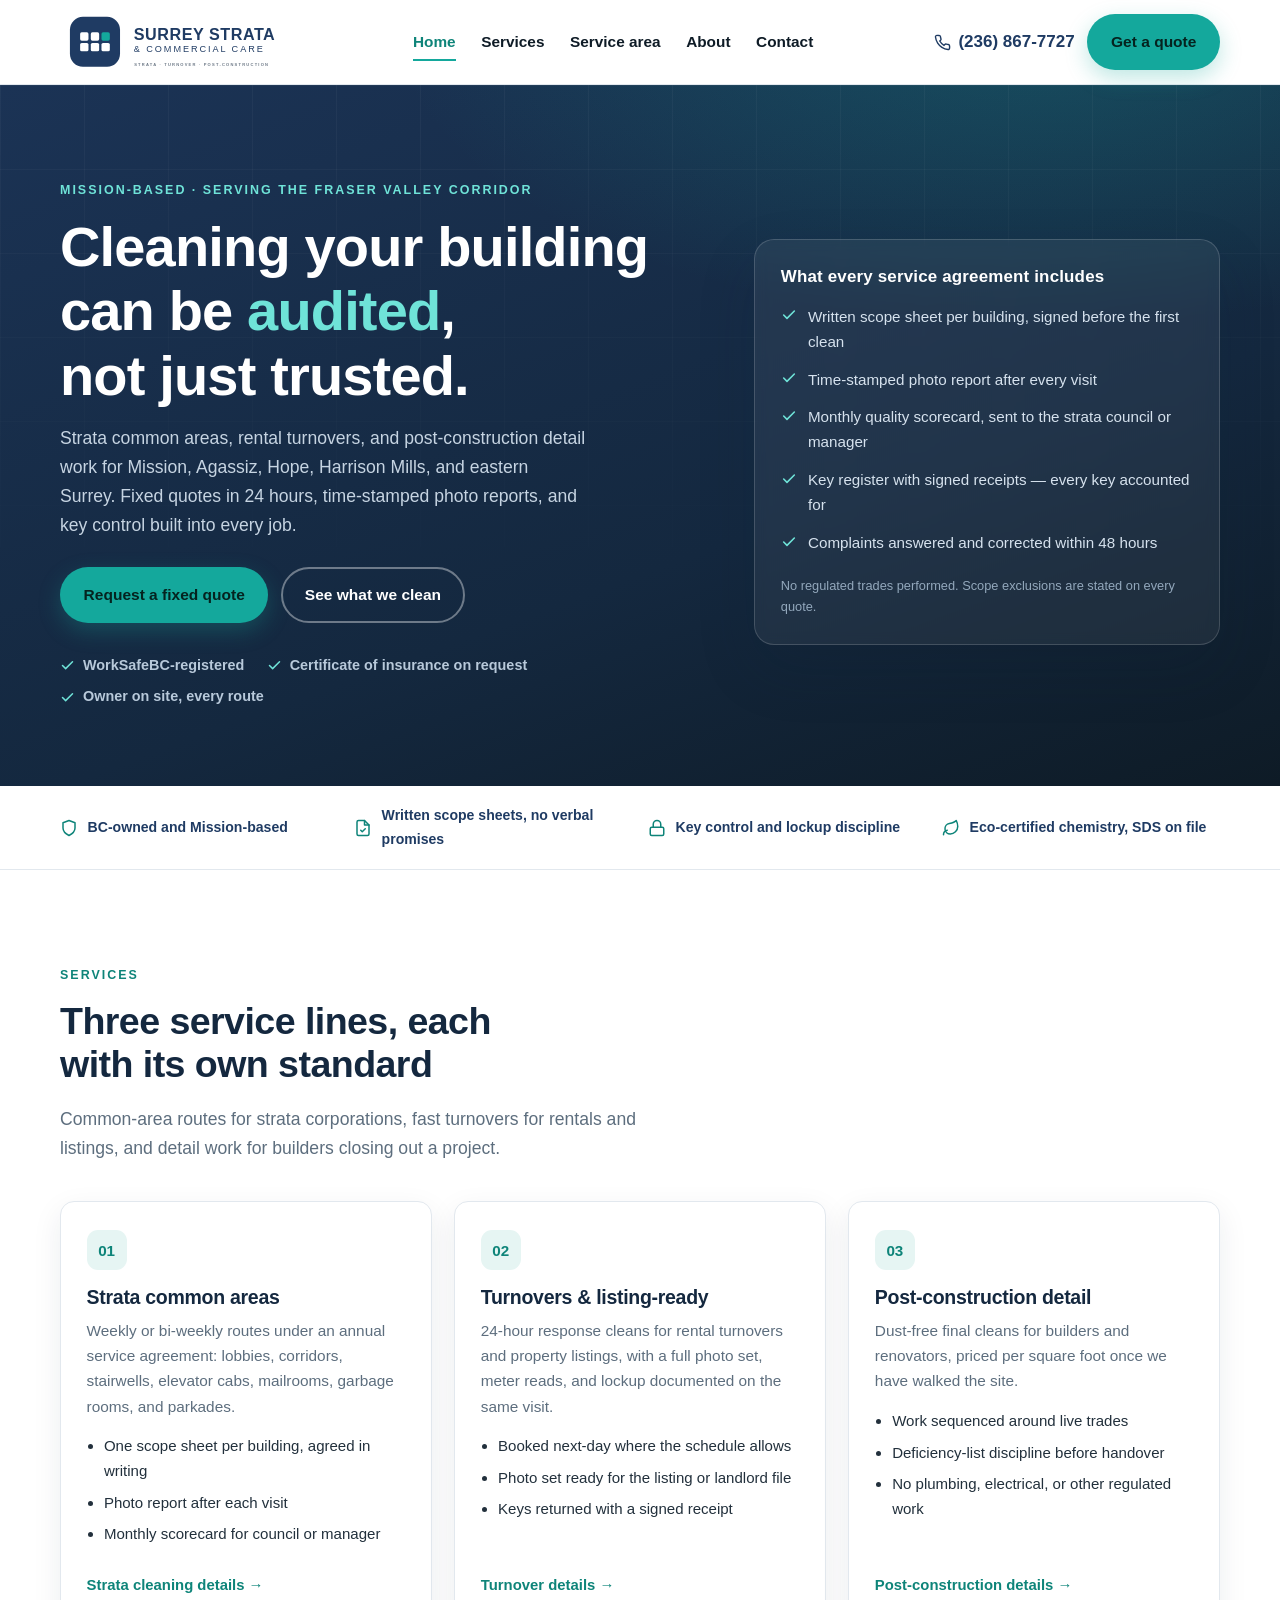
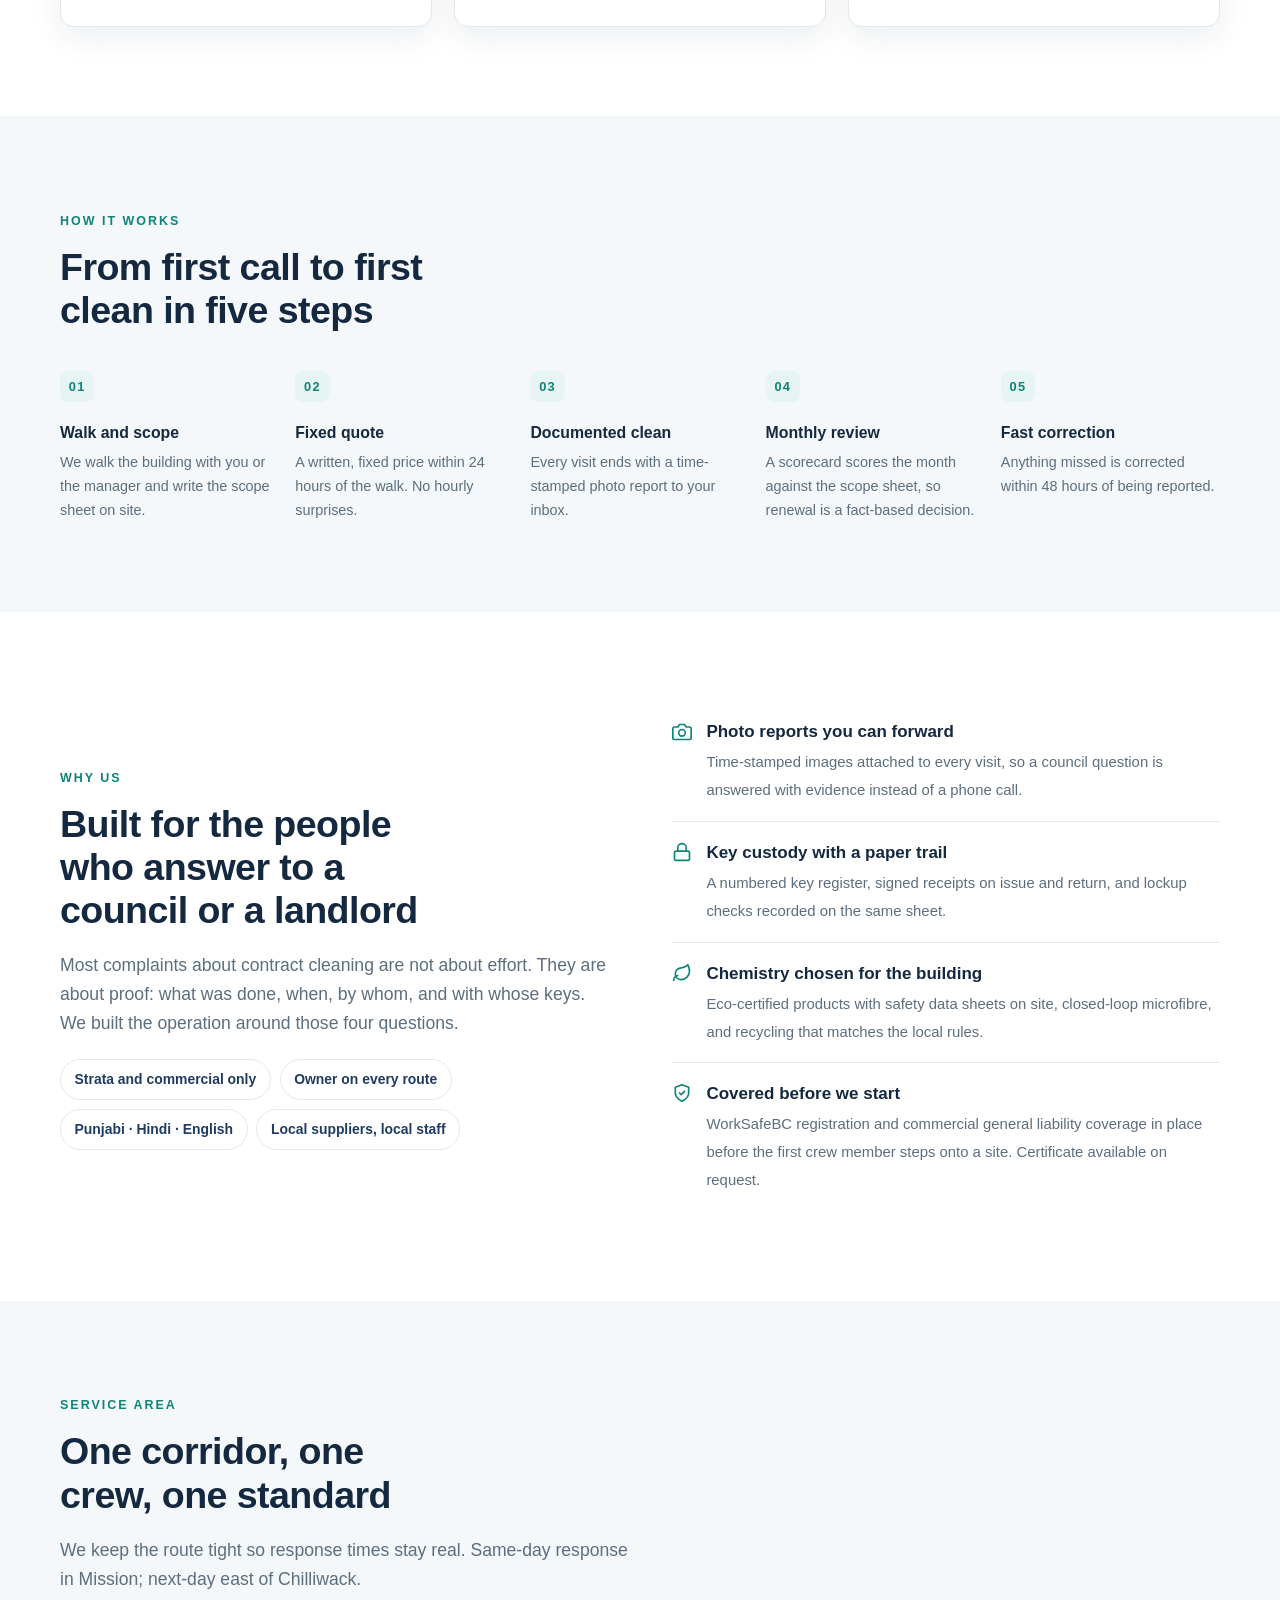
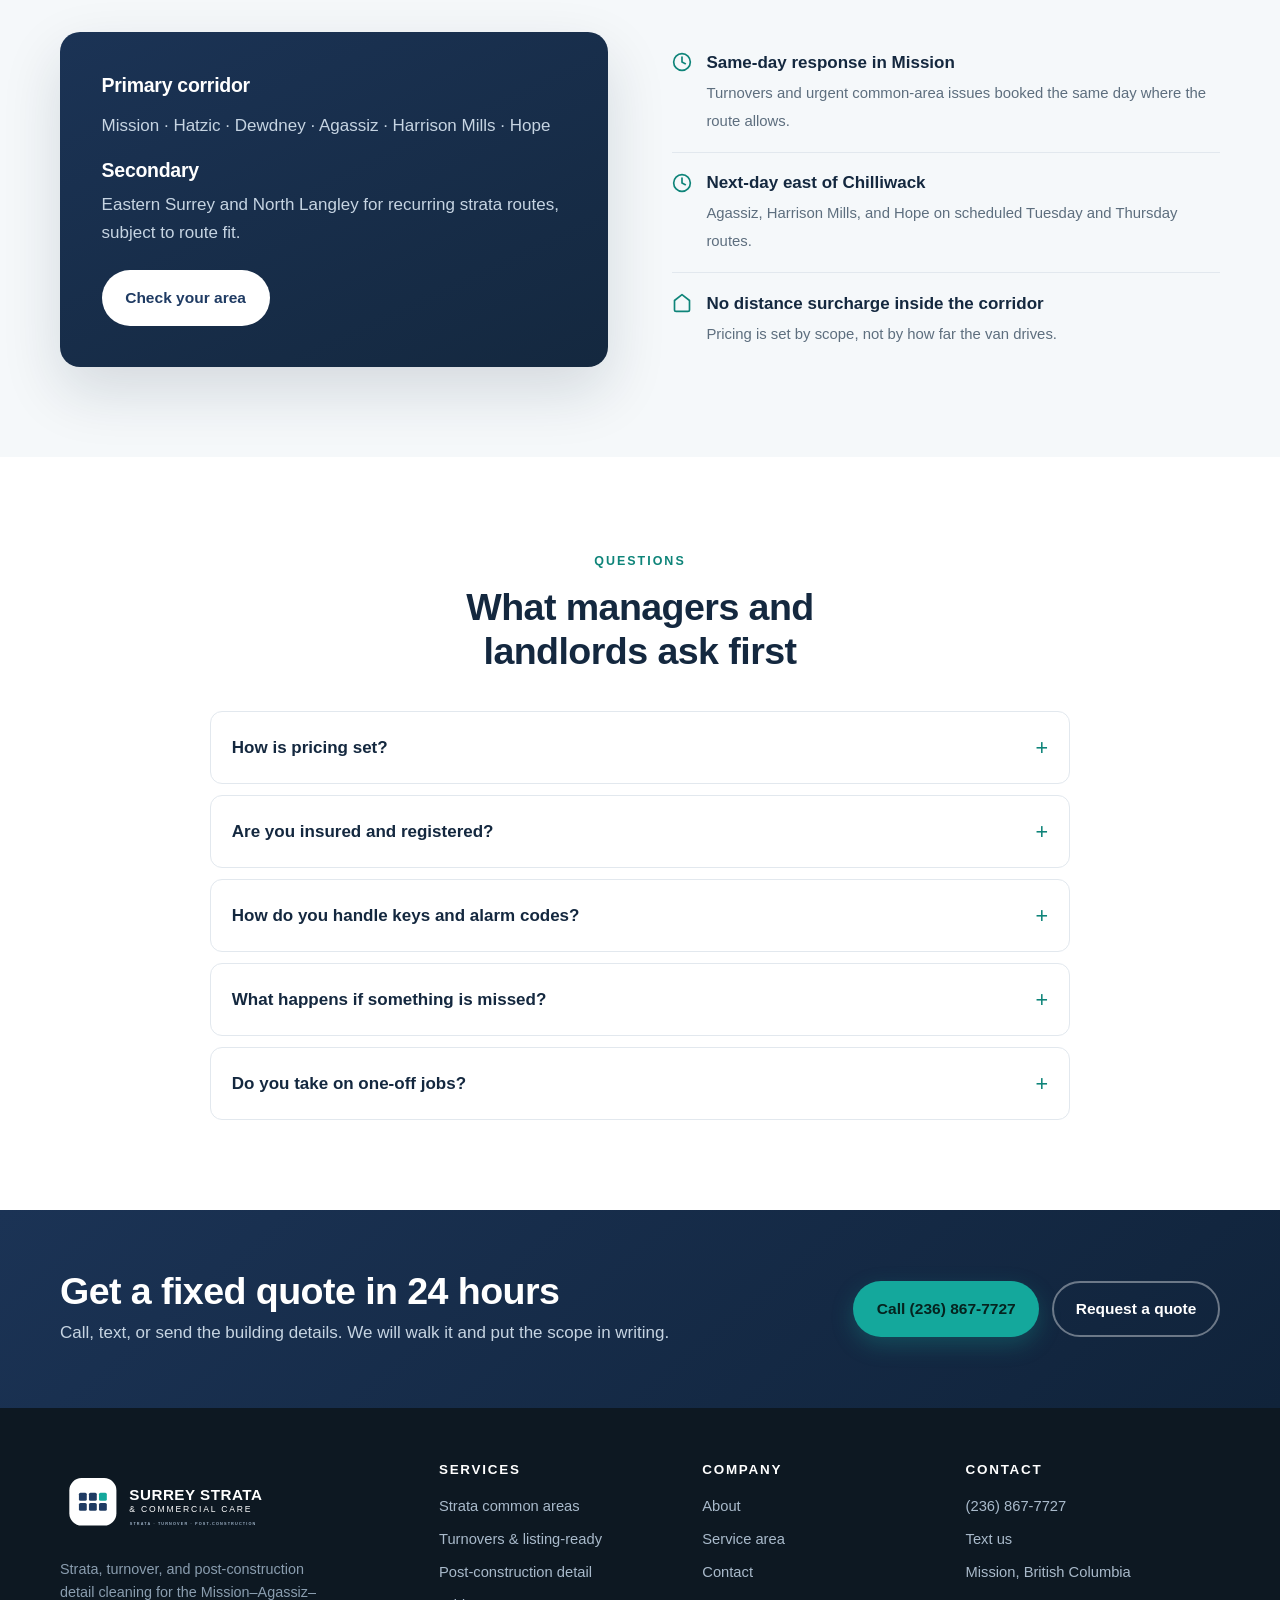
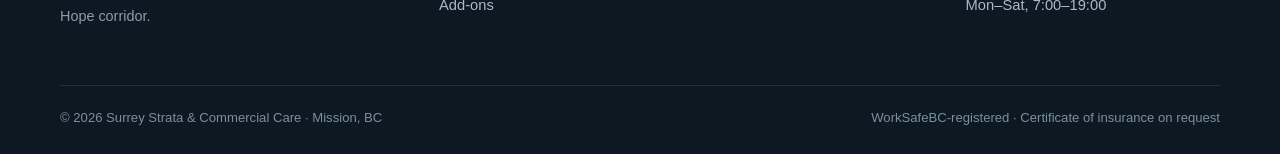
==== index.html @ 0990b7e4 "Surrey Strata & Commercial Care website" ====
<!doctype html>
<html lang="en-CA">
<head>
<meta charset="utf-8">
<meta name="viewport" content="width=device-width, initial-scale=1">
<title>Surrey Strata &amp; Commercial Care | Strata &amp; Commercial Cleaning in Mission, BC</title>
<meta name="description" content="Strata common-area cleaning, rental turnovers, and post-construction detail cleans across Mission, Agassiz, Hope, Harrison Mills, and eastern Surrey. Fixed quotes in 24 hours, photo-documented work, key control built in.">
<link rel="canonical" href="https://amitojdeepsingh-ctrl.github.io/surrey-strata-care/">
<meta name="theme-color" content="#1F3B63">
<meta property="og:type" content="website">
<meta property="og:title" content="Surrey Strata &amp; Commercial Care — Mission, BC">
<meta property="og:description" content="Strata, turnover, and post-construction detail cleaning for the Mission–Agassiz–Hope corridor. Photo-documented, key-controlled, eco-certified chemistry.">
<meta property="og:url" content="https://amitojdeepsingh-ctrl.github.io/surrey-strata-care/">
<meta property="og:image" content="https://amitojdeepsingh-ctrl.github.io/surrey-strata-care/assets/img/logo-horizontal.svg">
<link rel="icon" href="assets/img/favicon.svg" type="image/svg+xml">
<link rel="stylesheet" href="assets/css/site.css">
<script type="application/ld+json">
{
  "@context": "https://schema.org",
  "@type": "ProfessionalService",
  "name": "Surrey Strata & Commercial Care",
  "description": "Strata common-area cleaning, rental turnover and listing-readiness cleans, and post-construction detail cleaning serving Mission, Agassiz, Hope, Harrison Mills and eastern Surrey, British Columbia.",
  "telephone": "+1-236-867-7727",
  "url": "https://amitojdeepsingh-ctrl.github.io/surrey-strata-care/",
  "logo": "https://amitojdeepsingh-ctrl.github.io/surrey-strata-care/assets/img/logo-horizontal.svg",
  "address": { "@type": "PostalAddress", "addressLocality": "Mission", "addressRegion": "BC", "addressCountry": "CA" },
  "areaServed": ["Mission", "Agassiz", "Hope", "Harrison Mills", "Surrey"],
  "openingHoursSpecification": [{
    "@type": "OpeningHoursSpecification",
    "dayOfWeek": ["Monday","Tuesday","Wednesday","Thursday","Friday","Saturday"],
    "opens": "07:00", "closes": "19:00"
  }],
  "makesOffer": [
    { "@type": "Offer", "itemOffered": { "@type": "Service", "name": "Strata common-area cleaning under annual service level agreements" } },
    { "@type": "Offer", "itemOffered": { "@type": "Service", "name": "Rental turnover and listing-readiness cleans with 24-hour response" } },
    { "@type": "Offer", "itemOffered": { "@type": "Service", "name": "Post-construction and deficiency detail cleaning" } }
  ]
}
</script>
</head>
<body>
<a class="skip-link" href="#main">Skip to content</a>

<header class="site-header" id="top">
  <div class="wrap header-inner">
    <a class="brand" href="index.html" aria-label="Surrey Strata and Commercial Care — home">
      <img src="assets/img/logo-horizontal.svg" alt="Surrey Strata &amp; Commercial Care" width="232" height="84">
    </a>
    <nav class="nav" id="site-nav" aria-label="Main">
      <a href="index.html" aria-current="page">Home</a>
      <a href="services.html">Services</a>
      <a href="service-area.html">Service area</a>
      <a href="about.html">About</a>
      <a href="contact.html">Contact</a>
    </nav>
    <div class="header-actions">
      <a class="header-phone" href="tel:+12368677727">
        <svg width="17" height="17" viewBox="0 0 24 24" fill="none" stroke="currentColor" stroke-width="2" stroke-linecap="round" aria-hidden="true"><path d="M22 16.9v3a2 2 0 0 1-2.2 2 19.8 19.8 0 0 1-8.6-3.1 19.5 19.5 0 0 1-6-6A19.8 19.8 0 0 1 2.1 4.2 2 2 0 0 1 4.1 2h3a2 2 0 0 1 2 1.7c.1 1 .4 2 .7 2.9a2 2 0 0 1-.5 2.1L8.1 9.9a16 16 0 0 0 6 6l1.2-1.2a2 2 0 0 1 2.1-.5c.9.3 1.9.6 2.9.7a2 2 0 0 1 1.7 2Z"/></svg>
        (236) 867-7727
      </a>
      <a class="btn btn--primary" href="contact.html">Get a quote</a>
      <button class="nav-toggle" type="button" aria-expanded="false" aria-controls="site-nav" aria-label="Menu">
        <span></span><span></span><span></span>
      </button>
    </div>
  </div>
</header>

<main id="main">
  <section class="hero">
    <div class="wrap hero-inner">
      <div>
        <span class="eyebrow" style="color:#6FE3D8">Mission-based · Serving the Fraser Valley corridor</span>
        <h1>Cleaning your building can be <em>audited</em>, not just trusted.</h1>
        <p class="lede">Strata common areas, rental turnovers, and post-construction detail work for Mission, Agassiz, Hope, Harrison Mills, and eastern Surrey. Fixed quotes in 24 hours, time-stamped photo reports, and key control built into every job.</p>
        <div class="hero-actions">
          <a class="btn btn--primary" href="contact.html">Request a fixed quote</a>
          <a class="btn btn--outline-light" href="services.html">See what we clean</a>
        </div>
        <ul class="hero-proof">
          <li><svg width="15" height="15" viewBox="0 0 24 24" fill="none" stroke="#6FE3D8" stroke-width="2.4" stroke-linecap="round" stroke-linejoin="round" aria-hidden="true"><path d="M20 6 9 17l-5-5"/></svg>WorkSafeBC-registered</li>
          <li><svg width="15" height="15" viewBox="0 0 24 24" fill="none" stroke="#6FE3D8" stroke-width="2.4" stroke-linecap="round" stroke-linejoin="round" aria-hidden="true"><path d="M20 6 9 17l-5-5"/></svg>Certificate of insurance on request</li>
          <li><svg width="15" height="15" viewBox="0 0 24 24" fill="none" stroke="#6FE3D8" stroke-width="2.4" stroke-linecap="round" stroke-linejoin="round" aria-hidden="true"><path d="M20 6 9 17l-5-5"/></svg>Owner on site, every route</li>
        </ul>
      </div>

      <aside class="hero-card" aria-label="What a service agreement includes">
        <h2>What every service agreement includes</h2>
        <ul>
          <li><svg width="16" height="16" viewBox="0 0 24 24" fill="none" stroke="#6FE3D8" stroke-width="2.4" stroke-linecap="round" stroke-linejoin="round" aria-hidden="true"><path d="M20 6 9 17l-5-5"/></svg>Written scope sheet per building, signed before the first clean</li>
          <li><svg width="16" height="16" viewBox="0 0 24 24" fill="none" stroke="#6FE3D8" stroke-width="2.4" stroke-linecap="round" stroke-linejoin="round" aria-hidden="true"><path d="M20 6 9 17l-5-5"/></svg>Time-stamped photo report after every visit</li>
          <li><svg width="16" height="16" viewBox="0 0 24 24" fill="none" stroke="#6FE3D8" stroke-width="2.4" stroke-linecap="round" stroke-linejoin="round" aria-hidden="true"><path d="M20 6 9 17l-5-5"/></svg>Monthly quality scorecard, sent to the strata council or manager</li>
          <li><svg width="16" height="16" viewBox="0 0 24 24" fill="none" stroke="#6FE3D8" stroke-width="2.4" stroke-linecap="round" stroke-linejoin="round" aria-hidden="true"><path d="M20 6 9 17l-5-5"/></svg>Key register with signed receipts — every key accounted for</li>
          <li><svg width="16" height="16" viewBox="0 0 24 24" fill="none" stroke="#6FE3D8" stroke-width="2.4" stroke-linecap="round" stroke-linejoin="round" aria-hidden="true"><path d="M20 6 9 17l-5-5"/></svg>Complaints answered and corrected within 48 hours</li>
        </ul>
        <p class="fine">No regulated trades performed. Scope exclusions are stated on every quote.</p>
      </aside>
    </div>
  </section>

  <div class="trust">
    <div class="wrap trust-inner">
      <div class="trust-item"><svg width="18" height="18" viewBox="0 0 24 24" fill="none" stroke="currentColor" stroke-width="2" stroke-linecap="round" stroke-linejoin="round" aria-hidden="true"><path d="M12 22s8-4 8-10V5l-8-3-8 3v7c0 6 8 10 8 10Z"/></svg>BC-owned and Mission-based</div>
      <div class="trust-item"><svg width="18" height="18" viewBox="0 0 24 24" fill="none" stroke="currentColor" stroke-width="2" stroke-linecap="round" stroke-linejoin="round" aria-hidden="true"><path d="M14 2H6a2 2 0 0 0-2 2v16a2 2 0 0 0 2 2h12a2 2 0 0 0 2-2V8Z"/><path d="M14 2v6h6"/><path d="m9 15 2 2 4-4"/></svg>Written scope sheets, no verbal promises</div>
      <div class="trust-item"><svg width="18" height="18" viewBox="0 0 24 24" fill="none" stroke="currentColor" stroke-width="2" stroke-linecap="round" stroke-linejoin="round" aria-hidden="true"><rect x="3" y="11" width="18" height="11" rx="2"/><path d="M7 11V7a5 5 0 0 1 10 0v4"/></svg>Key control and lockup discipline</div>
      <div class="trust-item"><svg width="18" height="18" viewBox="0 0 24 24" fill="none" stroke="currentColor" stroke-width="2" stroke-linecap="round" stroke-linejoin="round" aria-hidden="true"><path d="M11 20A7 7 0 0 1 9.8 6.1C15.5 5 17 4.5 19 2c1 2 2 4.2 2 8 0 5.5-4.8 10-10 10Z"/><path d="M2 21c0-3 1.9-5.4 5-6"/></svg>Eco-certified chemistry, SDS on file</div>
    </div>
  </div>

  <section class="section" aria-labelledby="services-title">
    <div class="wrap">
      <div class="section-head">
        <span class="eyebrow">Services</span>
        <h2 id="services-title">Three service lines, each with its own standard</h2>
        <p class="lede">Common-area routes for strata corporations, fast turnovers for rentals and listings, and detail work for builders closing out a project.</p>
      </div>
      <div class="grid-3">
        <article class="card reveal">
          <span class="card-num">01</span>
          <h3>Strata common areas</h3>
          <p>Weekly or bi-weekly routes under an annual service agreement: lobbies, corridors, stairwells, elevator cabs, mailrooms, garbage rooms, and parkades.</p>
          <ul>
            <li>One scope sheet per building, agreed in writing</li>
            <li>Photo report after each visit</li>
            <li>Monthly scorecard for council or manager</li>
          </ul>
          <a class="card-link" href="services.html#strata">Strata cleaning details →</a>
        </article>
        <article class="card reveal">
          <span class="card-num">02</span>
          <h3>Turnovers &amp; listing-ready</h3>
          <p>24-hour response cleans for rental turnovers and property listings, with a full photo set, meter reads, and lockup documented on the same visit.</p>
          <ul>
            <li>Booked next-day where the schedule allows</li>
            <li>Photo set ready for the listing or landlord file</li>
            <li>Keys returned with a signed receipt</li>
          </ul>
          <a class="card-link" href="services.html#turnover">Turnover details →</a>
        </article>
        <article class="card reveal">
          <span class="card-num">03</span>
          <h3>Post-construction detail</h3>
          <p>Dust-free final cleans for builders and renovators, priced per square foot once we have walked the site.</p>
          <ul>
            <li>Work sequenced around live trades</li>
            <li>Deficiency-list discipline before handover</li>
            <li>No plumbing, electrical, or other regulated work</li>
          </ul>
          <a class="card-link" href="services.html#post-construction">Post-construction details →</a>
        </article>
      </div>
    </div>
  </section>

  <section class="section section--mist" aria-labelledby="how-title">
    <div class="wrap">
      <div class="section-head">
        <span class="eyebrow">How it works</span>
        <h2 id="how-title">From first call to first clean in five steps</h2>
      </div>
      <div class="steps">
        <div class="step reveal"><strong>Walk and scope</strong><p>We walk the building with you or the manager and write the scope sheet on site.</p></div>
        <div class="step reveal"><strong>Fixed quote</strong><p>A written, fixed price within 24 hours of the walk. No hourly surprises.</p></div>
        <div class="step reveal"><strong>Documented clean</strong><p>Every visit ends with a time-stamped photo report to your inbox.</p></div>
        <div class="step reveal"><strong>Monthly review</strong><p>A scorecard scores the month against the scope sheet, so renewal is a fact-based decision.</p></div>
        <div class="step reveal"><strong>Fast correction</strong><p>Anything missed is corrected within 48 hours of being reported.</p></div>
      </div>
    </div>
  </section>

  <section class="section" aria-labelledby="why-title">
    <div class="wrap split">
      <div>
        <span class="eyebrow">Why us</span>
        <h2 id="why-title">Built for the people who answer to a council or a landlord</h2>
        <p class="lede">Most complaints about contract cleaning are not about effort. They are about proof: what was done, when, by whom, and with whose keys. We built the operation around those four questions.</p>
        <div class="pill-row">
          <span class="pill">Strata and commercial only</span>
          <span class="pill">Owner on every route</span>
          <span class="pill">Punjabi · Hindi · English</span>
          <span class="pill">Local suppliers, local staff</span>
        </div>
      </div>
      <ul class="feature-list">
        <li>
          <svg width="20" height="20" viewBox="0 0 24 24" fill="none" stroke="currentColor" stroke-width="2" stroke-linecap="round" stroke-linejoin="round" aria-hidden="true"><path d="M23 19a2 2 0 0 1-2 2H3a2 2 0 0 1-2-2V8a2 2 0 0 1 2-2h4l2-3h6l2 3h4a2 2 0 0 1 2 2Z"/><circle cx="12" cy="13" r="4"/></svg>
          <div><strong>Photo reports you can forward</strong><span>Time-stamped images attached to every visit, so a council question is answered with evidence instead of a phone call.</span></div>
        </li>
        <li>
          <svg width="20" height="20" viewBox="0 0 24 24" fill="none" stroke="currentColor" stroke-width="2" stroke-linecap="round" stroke-linejoin="round" aria-hidden="true"><rect x="3" y="11" width="18" height="11" rx="2"/><path d="M7 11V7a5 5 0 0 1 10 0v4"/></svg>
          <div><strong>Key custody with a paper trail</strong><span>A numbered key register, signed receipts on issue and return, and lockup checks recorded on the same sheet.</span></div>
        </li>
        <li>
          <svg width="20" height="20" viewBox="0 0 24 24" fill="none" stroke="currentColor" stroke-width="2" stroke-linecap="round" stroke-linejoin="round" aria-hidden="true"><path d="M11 20A7 7 0 0 1 9.8 6.1C15.5 5 17 4.5 19 2c1 2 2 4.2 2 8 0 5.5-4.8 10-10 10Z"/><path d="M2 21c0-3 1.9-5.4 5-6"/></svg>
          <div><strong>Chemistry chosen for the building</strong><span>Eco-certified products with safety data sheets on site, closed-loop microfibre, and recycling that matches the local rules.</span></div>
        </li>
        <li>
          <svg width="20" height="20" viewBox="0 0 24 24" fill="none" stroke="currentColor" stroke-width="2" stroke-linecap="round" stroke-linejoin="round" aria-hidden="true"><path d="M12 22s8-4 8-10V5l-8-3-8 3v7c0 6 8 10 8 10Z"/><path d="m9 12 2 2 4-4"/></svg>
          <div><strong>Covered before we start</strong><span>WorkSafeBC registration and commercial general liability coverage in place before the first crew member steps onto a site. Certificate available on request.</span></div>
        </li>
      </ul>
    </div>
  </section>

  <section class="section section--mist" aria-labelledby="area-title">
    <div class="wrap">
      <div class="section-head">
        <span class="eyebrow">Service area</span>
        <h2 id="area-title">One corridor, one crew, one standard</h2>
        <p class="lede">We keep the route tight so response times stay real. Same-day response in Mission; next-day east of Chilliwack.</p>
      </div>
      <div class="split" style="align-items:start">
        <div class="panel reveal">
          <h3 style="margin-bottom:1rem">Primary corridor</h3>
          <p style="margin-bottom:1.2rem">Mission · Hatzic · Dewdney · Agassiz · Harrison Mills · Hope</p>
          <h3 style="margin-bottom:.6rem">Secondary</h3>
          <p style="margin-bottom:1.4rem">Eastern Surrey and North Langley for recurring strata routes, subject to route fit.</p>
          <a class="btn btn--light" href="service-area.html">Check your area</a>
        </div>
        <div>
          <ul class="feature-list">
            <li><svg width="20" height="20" viewBox="0 0 24 24" fill="none" stroke="currentColor" stroke-width="2" stroke-linecap="round" stroke-linejoin="round" aria-hidden="true"><circle cx="12" cy="12" r="10"/><path d="M12 6v6l4 2"/></svg><div><strong>Same-day response in Mission</strong><span>Turnovers and urgent common-area issues booked the same day where the route allows.</span></div></li>
            <li><svg width="20" height="20" viewBox="0 0 24 24" fill="none" stroke="currentColor" stroke-width="2" stroke-linecap="round" stroke-linejoin="round" aria-hidden="true"><circle cx="12" cy="12" r="10"/><path d="M12 6v6l4 2"/></svg><div><strong>Next-day east of Chilliwack</strong><span>Agassiz, Harrison Mills, and Hope on scheduled Tuesday and Thursday routes.</span></div></li>
            <li><svg width="20" height="20" viewBox="0 0 24 24" fill="none" stroke="currentColor" stroke-width="2" stroke-linecap="round" stroke-linejoin="round" aria-hidden="true"><path d="M3 9l9-7 9 7v11a2 2 0 0 1-2 2H5a2 2 0 0 1-2-2Z"/></svg><div><strong>No distance surcharge inside the corridor</strong><span>Pricing is set by scope, not by how far the van drives.</span></div></li>
          </ul>
        </div>
      </div>
    </div>
  </section>

  <section class="section" aria-labelledby="faq-title">
    <div class="wrap">
      <div class="section-head center">
        <span class="eyebrow">Questions</span>
        <h2 id="faq-title">What managers and landlords ask first</h2>
      </div>
      <div class="faq">
        <details class="faq-item">
          <summary>How is pricing set?</summary>
          <div class="faq-body"><p>By scope, not by the hour. We walk the building, write a scope sheet with you, and return a fixed monthly price for recurring work or a fixed per-visit price for turnovers and post-construction. The quote is valid for 90 days.</p></div>
        </details>
        <details class="faq-item">
          <summary>Are you insured and registered?</summary>
          <div class="faq-body"><p>Yes. WorkSafeBC registration and commercial general liability coverage are in place before the first crew member works on a site. A certificate of insurance is available on request for your file.</p></div>
        </details>
        <details class="faq-item">
          <summary>How do you handle keys and alarm codes?</summary>
          <div class="faq-body"><p>Every key and fob is entered in a numbered register, issued against a signed receipt, and returned the same way when the contract ends. Alarm codes are held by the owner and the assigned lead only, and lockup is recorded on the visit sheet.</p></div>
        </details>
        <details class="faq-item">
          <summary>What happens if something is missed?</summary>
          <div class="faq-body"><p>Report it and it is corrected within 48 hours at no charge. The monthly scorecard tracks corrections so the same item does not keep recurring without a change to the scope or the route.</p></div>
        </details>
        <details class="faq-item">
          <summary>Do you take on one-off jobs?</summary>
          <div class="faq-body"><p>Yes — turnovers, move-outs, and post-construction cleans are quoted per job. Recurring strata and small-office routes are quoted as annual agreements with monthly billing.</p></div>
        </details>
      </div>
    </div>
  </section>

  <section class="cta-band">
    <div class="wrap">
      <div>
        <h2>Get a fixed quote in 24 hours</h2>
        <p>Call, text, or send the building details. We will walk it and put the scope in writing.</p>
      </div>
      <div class="cta-actions">
        <a class="btn btn--primary" href="tel:+12368677727">Call (236) 867-7727</a>
        <a class="btn btn--outline-light" href="contact.html">Request a quote</a>
      </div>
    </div>
  </section>
</main>

<footer class="site-footer">
  <div class="wrap">
    <div class="footer-grid">
      <div class="footer-brand">
        <img src="assets/img/logo-reverse.svg" alt="Surrey Strata &amp; Commercial Care" width="218">
        <p>Strata, turnover, and post-construction detail cleaning for the Mission–Agassiz–Hope corridor.</p>
      </div>
      <div>
        <h3>Services</h3>
        <ul>
          <li><a href="services.html#strata">Strata common areas</a></li>
          <li><a href="services.html#turnover">Turnovers &amp; listing-ready</a></li>
          <li><a href="services.html#post-construction">Post-construction detail</a></li>
          <li><a href="services.html#addons">Add-ons</a></li>
        </ul>
      </div>
      <div>
        <h3>Company</h3>
        <ul>
          <li><a href="about.html">About</a></li>
          <li><a href="service-area.html">Service area</a></li>
          <li><a href="contact.html">Contact</a></li>
        </ul>
      </div>
      <div>
        <h3>Contact</h3>
        <ul>
          <li><a href="tel:+12368677727">(236) 867-7727</a></li>
          <li><a href="sms:+12368677727">Text us</a></li>
          <li>Mission, British Columbia</li>
          <li>Mon–Sat, 7:00–19:00</li>
        </ul>
      </div>
    </div>
    <div class="footer-bottom">
      <span>© 2026 Surrey Strata &amp; Commercial Care · Mission, BC</span>
      <span>WorkSafeBC-registered · Certificate of insurance on request</span>
    </div>
  </div>
</footer>

<script src="assets/js/site.js" defer></script>
</body>
</html>
---- assets/css/site.css ----
:root {
  --navy: #1F3B63;
  --navy-deep: #14283F;
  --navy-ink: #0E1B26;
  --aqua: #14A89C;
  --aqua-dark: #0E8479;
  --aqua-tint: #E6F5F3;
  --paper: #FFFFFF;
  --mist: #F5F8FA;
  --line: #E2E8EE;
  --text: #22303C;
  --muted: #5D6E7E;
  --radius: 14px;
  --shadow: 0 10px 30px rgba(16, 38, 58, .08);
  --shadow-lg: 0 24px 60px rgba(16, 38, 58, .14);
  --font: "Segoe UI", -apple-system, BlinkMacSystemFont, "Helvetica Neue", Arial, sans-serif;
  --wrap: 1160px;
}

* { box-sizing: border-box; }

html { scroll-behavior: smooth; }

body {
  margin: 0;
  font-family: var(--font);
  color: var(--text);
  background: var(--paper);
  font-size: 17px;
  line-height: 1.65;
  -webkit-font-smoothing: antialiased;
}

img, svg { max-width: 100%; display: block; }

a { color: var(--aqua-dark); text-decoration-thickness: 1px; text-underline-offset: 3px; }
a:hover { color: var(--navy); }

h1, h2, h3, h4 {
  color: var(--navy-deep);
  line-height: 1.15;
  letter-spacing: -.015em;
  margin: 0 0 .5em;
  text-wrap: balance;
}

h1 { font-size: clamp(2.1rem, 4.6vw, 3.5rem); font-weight: 700; }
h2 { font-size: clamp(1.6rem, 3vw, 2.35rem); font-weight: 700; }
h3 { font-size: 1.22rem; font-weight: 650; }
p { margin: 0 0 1em; }
ul { margin: 0 0 1em; padding-left: 1.15em; }
li { margin-bottom: .45em; }

.wrap { width: min(100% - 2.5rem, var(--wrap)); margin-inline: auto; }
.section { padding: clamp(3.2rem, 7vw, 5.6rem) 0; }
.section--mist { background: var(--mist); }

.eyebrow {
  display: inline-block;
  font-size: .78rem;
  font-weight: 700;
  letter-spacing: .16em;
  text-transform: uppercase;
  color: var(--aqua-dark);
  margin-bottom: .9rem;
}

.lede { font-size: 1.1rem; color: var(--muted); max-width: 62ch; }

.skip-link {
  position: absolute; left: -9999px; top: 0; z-index: 200;
  background: var(--navy); color: #fff; padding: .8rem 1.2rem; border-radius: 0 0 10px 0;
}
.skip-link:focus { left: 0; }

:focus-visible { outline: 3px solid var(--aqua); outline-offset: 3px; border-radius: 4px; }

/* ---------- header ---------- */
.site-header {
  position: sticky; top: 0; z-index: 100;
  background: rgba(255, 255, 255, .94);
  backdrop-filter: blur(10px);
  border-bottom: 1px solid var(--line);
}
.header-inner {
  display: flex; align-items: center; justify-content: space-between;
  gap: 1.5rem; min-height: 76px;
}
.brand { display: flex; align-items: center; gap: .7rem; text-decoration: none; }
.brand img { width: 232px; height: auto; }

.nav { display: flex; align-items: center; gap: 1.6rem; }
.nav a {
  color: var(--navy-ink); text-decoration: none; font-weight: 600; font-size: .96rem;
  padding: .35rem 0; border-bottom: 2px solid transparent;
}
.nav a:hover { border-bottom-color: var(--aqua); color: var(--navy); }
.nav a[aria-current="page"] { color: var(--aqua-dark); border-bottom-color: var(--aqua); }

.header-actions { display: flex; align-items: center; gap: .8rem; }
.header-phone {
  display: inline-flex; align-items: center; gap: .45rem;
  font-weight: 700; color: var(--navy); text-decoration: none; white-space: nowrap;
}

.btn {
  display: inline-flex; align-items: center; justify-content: center; gap: .5rem;
  padding: .82rem 1.35rem; border-radius: 999px; border: 2px solid transparent;
  font: inherit; font-weight: 700; font-size: .97rem; cursor: pointer;
  text-decoration: none; transition: transform .15s ease, background .15s ease, box-shadow .15s ease;
}
.btn:hover { transform: translateY(-1px); }
.btn--primary { background: var(--aqua); color: #05231F; box-shadow: 0 8px 22px rgba(20, 168, 156, .28); }
.btn--primary:hover { background: #17B7AA; color: #05231F; }
.btn--ghost { border-color: var(--line); background: #fff; color: var(--navy); }
.btn--ghost:hover { border-color: var(--navy); }
.btn--light { background: #fff; color: var(--navy); }
.btn--outline-light { border-color: rgba(255, 255, 255, .38); color: #fff; }
.btn--outline-light:hover { border-color: #fff; color: #fff; background: rgba(255, 255, 255, .08); }

.nav-toggle {
  display: none; width: 44px; height: 44px; border-radius: 10px;
  border: 1px solid var(--line); background: #fff; cursor: pointer;
  align-items: center; justify-content: center; flex-direction: column; gap: 5px;
}
.nav-toggle span { display: block; width: 20px; height: 2px; background: var(--navy); transition: transform .2s ease, opacity .2s ease; }
.nav-toggle[aria-expanded="true"] span:nth-child(1) { transform: translateY(7px) rotate(45deg); }
.nav-toggle[aria-expanded="true"] span:nth-child(2) { opacity: 0; }
.nav-toggle[aria-expanded="true"] span:nth-child(3) { transform: translateY(-7px) rotate(-45deg); }

/* ---------- hero ---------- */
.hero {
  position: relative; overflow: hidden; color: #fff;
  background:
    radial-gradient(1100px 520px at 82% -10%, rgba(20, 168, 156, .28), transparent 60%),
    linear-gradient(160deg, #1B3355 0%, #14283F 62%, #0E1B26 100%);
}
.hero::before {
  content: ""; position: absolute; inset: 0;
  background-image:
    linear-gradient(rgba(255, 255, 255, .05) 1px, transparent 1px),
    linear-gradient(90deg, rgba(255, 255, 255, .05) 1px, transparent 1px);
  background-size: 84px 84px;
  mask-image: linear-gradient(to bottom, rgba(0,0,0,.75), transparent 78%);
  pointer-events: none;
}
.hero-inner {
  position: relative; display: grid; grid-template-columns: 1.15fr .85fr;
  gap: clamp(2rem, 5vw, 4.5rem); align-items: center;
  padding: clamp(3.6rem, 7vw, 6.2rem) 0 clamp(3.4rem, 6vw, 5.4rem);
}
.hero h1 { color: #fff; margin-bottom: 1rem; }
.hero h1 em { font-style: normal; color: #6FE3D8; }
.hero .lede { color: #C6D4E2; max-width: 54ch; margin-bottom: 1.7rem; }
.hero-actions { display: flex; flex-wrap: wrap; gap: .8rem; margin-bottom: 1.9rem; }
.hero-proof { display: flex; flex-wrap: wrap; gap: .5rem 1.4rem; padding: 0; margin: 0; list-style: none; }
.hero-proof li {
  display: flex; align-items: center; gap: .5rem; margin: 0;
  font-size: .9rem; color: #B8C9DA; font-weight: 600;
}
.hero-proof svg { flex: none; }

.hero-card {
  background: rgba(255, 255, 255, .06);
  border: 1px solid rgba(255, 255, 255, .16);
  border-radius: 20px; padding: 1.7rem 1.6rem;
  backdrop-filter: blur(6px);
  box-shadow: var(--shadow-lg);
}
.hero-card h2 { color: #fff; font-size: 1.06rem; letter-spacing: .01em; margin-bottom: 1.05rem; text-transform: none; }
.hero-card ul { list-style: none; padding: 0; margin: 0 0 1.2rem; }
.hero-card li {
  display: flex; gap: .7rem; align-items: flex-start;
  font-size: .95rem; color: #D6E2EE; margin-bottom: .8rem;
}
.hero-card li svg { flex: none; margin-top: .22rem; }
.hero-card .fine { font-size: .8rem; color: #93A8BC; margin: 0; }

/* ---------- trust strip ---------- */
.trust { border-bottom: 1px solid var(--line); background: #fff; }
.trust-inner {
  display: grid; grid-template-columns: repeat(4, 1fr);
  gap: 1rem; padding: 1.15rem 0;
}
.trust-item { display: flex; align-items: center; gap: .6rem; font-size: .88rem; font-weight: 650; color: var(--navy); }
.trust-item svg { flex: none; color: var(--aqua-dark); }

/* ---------- cards / grids ---------- */
.grid-3 { display: grid; grid-template-columns: repeat(3, 1fr); gap: 1.4rem; }
.grid-2 { display: grid; grid-template-columns: repeat(2, 1fr); gap: 1.6rem; }
.grid-4 { display: grid; grid-template-columns: repeat(4, 1fr); gap: 1.1rem; }

.card {
  background: #fff; border: 1px solid var(--line); border-radius: var(--radius);
  padding: 1.75rem 1.6rem; box-shadow: var(--shadow);
  display: flex; flex-direction: column;
}
.card h3 { margin-bottom: .55rem; }
.card p { color: var(--muted); font-size: .96rem; }
.card ul { font-size: .94rem; color: var(--text); margin-bottom: 1.2rem; }
.card .card-link { margin-top: auto; font-weight: 700; font-size: .93rem; text-decoration: none; color: var(--aqua-dark); }
.card .card-link:hover { color: var(--navy); }
.card-num {
  display: inline-flex; align-items: center; justify-content: center;
  width: 40px; height: 40px; border-radius: 11px; margin-bottom: 1rem;
  background: var(--aqua-tint); color: var(--aqua-dark); font-weight: 800; font-size: .95rem;
}

.section-head { max-width: 62ch; margin-bottom: 2.4rem; }
.section-head.center { margin-inline: auto; text-align: center; }

/* ---------- steps ---------- */
.steps { counter-reset: step; display: grid; grid-template-columns: repeat(5, 1fr); gap: 1rem; }
.step { position: relative; padding-top: 3.1rem; }
.step::before {
  counter-increment: step; content: "0" counter(step);
  position: absolute; top: 0; left: 0;
  font-size: .8rem; font-weight: 800; letter-spacing: .1em; color: var(--aqua-dark);
  background: var(--aqua-tint); border-radius: 8px; padding: .32rem .55rem;
}
.step strong { display: block; font-size: .99rem; color: var(--navy-deep); margin-bottom: .3rem; }
.step p { font-size: .9rem; color: var(--muted); margin: 0; }

/* ---------- split feature ---------- */
.split { display: grid; grid-template-columns: 1fr 1fr; gap: clamp(2rem, 5vw, 4rem); align-items: center; }
.feature-list { list-style: none; padding: 0; margin: 0; }
.feature-list li {
  display: flex; gap: .9rem; padding: 1.05rem 0; border-bottom: 1px solid var(--line); margin: 0;
}
.feature-list li:last-child { border-bottom: 0; }
.feature-list svg { flex: none; margin-top: .2rem; color: var(--aqua-dark); }
.feature-list strong { display: block; color: var(--navy-deep); margin-bottom: .12rem; }
.feature-list span { font-size: .93rem; color: var(--muted); }

.panel {
  background: linear-gradient(155deg, #1B3355, #14283F);
  color: #fff; border-radius: 20px; padding: clamp(1.8rem, 3.5vw, 2.6rem);
  box-shadow: var(--shadow-lg);
}
.panel h2, .panel h3 { color: #fff; }
.panel p { color: #C6D4E2; }
.panel .pill { background: rgba(255,255,255,.1); border: 1px solid rgba(255,255,255,.18); color: #DFEAF4; }

.pill-row { display: flex; flex-wrap: wrap; gap: .55rem; margin-top: 1.3rem; }
.pill {
  display: inline-block; padding: .5rem .85rem; border-radius: 999px;
  background: #fff; border: 1px solid var(--line); font-size: .87rem; font-weight: 650; color: var(--navy);
}

/* ---------- faq ---------- */
.faq { display: grid; gap: .7rem; max-width: 860px; margin-inline: auto; }
details.faq-item {
  background: #fff; border: 1px solid var(--line); border-radius: 12px; padding: 0;
}
details.faq-item summary {
  cursor: pointer; list-style: none; padding: 1.1rem 1.3rem;
  font-weight: 700; color: var(--navy-deep); display: flex; justify-content: space-between; gap: 1rem; align-items: center;
}
details.faq-item summary::-webkit-details-marker { display: none; }
details.faq-item summary::after {
  content: "+"; font-size: 1.35rem; font-weight: 400; color: var(--aqua-dark); transition: transform .18s ease;
}
details.faq-item[open] summary::after { transform: rotate(45deg); }
details.faq-item .faq-body { padding: 0 1.3rem 1.2rem; color: var(--muted); font-size: .96rem; }
details.faq-item .faq-body p:last-child { margin-bottom: 0; }

/* ---------- cta band ---------- */
.cta-band { background: linear-gradient(140deg, #1B3355, #10233A); color: #fff; }
.cta-band .wrap {
  display: flex; align-items: center; justify-content: space-between; gap: 2rem;
  padding-top: clamp(2.6rem, 5vw, 3.8rem); padding-bottom: clamp(2.6rem, 5vw, 3.8rem);
}
.cta-band h2 { color: #fff; margin-bottom: .35rem; }
.cta-band p { color: #C6D4E2; margin: 0; }
.cta-actions { display: flex; flex-wrap: wrap; gap: .8rem; }

/* ---------- page header ---------- */
.page-head {
  background: linear-gradient(155deg, #1B3355, #14283F 70%, #10233A);
  color: #fff; padding: clamp(2.8rem, 6vw, 4.4rem) 0 clamp(2.4rem, 5vw, 3.6rem);
  position: relative; overflow: hidden;
}
.page-head::after {
  content: ""; position: absolute; right: -80px; top: -80px; width: 380px; height: 380px;
  border-radius: 50%; background: radial-gradient(circle, rgba(20,168,156,.30), transparent 65%);
}
.page-head h1 { color: #fff; margin-bottom: .5rem; }
.page-head .lede { color: #C6D4E2; margin: 0; }
.crumbs { font-size: .82rem; color: #93A8BC; margin-bottom: .9rem; }
.crumbs a { color: #C6D4E2; text-decoration: none; }
.crumbs a:hover { text-decoration: underline; }

/* ---------- forms ---------- */
.quote-grid { display: grid; grid-template-columns: .95fr 1.05fr; gap: clamp(2rem, 4vw, 3.4rem); align-items: start; }
.form-card {
  background: #fff; border: 1px solid var(--line); border-radius: 18px;
  padding: clamp(1.5rem, 3vw, 2.2rem); box-shadow: var(--shadow);
}
.field { margin-bottom: 1rem; }
.field label { display: block; font-size: .86rem; font-weight: 700; color: var(--navy-deep); margin-bottom: .35rem; }
.field input, .field select, .field textarea {
  width: 100%; font: inherit; font-size: .95rem; color: var(--text);
  padding: .7rem .85rem; border: 1px solid #CBD6E1; border-radius: 10px; background: #fff;
}
.field input:focus, .field select:focus, .field textarea:focus {
  border-color: var(--aqua); box-shadow: 0 0 0 3px rgba(20, 168, 156, .16); outline: none;
}
.field-row { display: grid; grid-template-columns: 1fr 1fr; gap: .8rem; }
.hint { font-size: .8rem; color: var(--muted); margin: .55rem 0 0; }

.contact-lines { list-style: none; padding: 0; margin: 0 0 1.6rem; }
.contact-lines li { display: flex; gap: .8rem; align-items: flex-start; margin-bottom: 1rem; }
.contact-lines svg { flex: none; margin-top: .2rem; color: var(--aqua-dark); }
.contact-lines strong { display: block; color: var(--navy-deep); font-size: .95rem; }
.contact-lines a { font-size: .95rem; }

/* ---------- footer ---------- */
.site-footer { background: #0D1822; color: #A9BACB; padding: 3.4rem 0 1.6rem; font-size: .92rem; }
.footer-grid { display: grid; grid-template-columns: 1.5fr 1fr 1fr 1.1fr; gap: 2rem; }
.site-footer h3 { color: #fff; font-size: .84rem; letter-spacing: .13em; text-transform: uppercase; margin-bottom: 1rem; }
.site-footer a { color: #A9BACB; text-decoration: none; }
.site-footer a:hover { color: #fff; text-decoration: underline; }
.site-footer ul { list-style: none; padding: 0; margin: 0; }
.site-footer li { margin-bottom: .55rem; }
.footer-brand img { width: 218px; margin-bottom: 1rem; }
.footer-brand p { color: #8A9DAF; font-size: .9rem; max-width: 32ch; }
.footer-bottom {
  border-top: 1px solid rgba(255, 255, 255, .1); margin-top: 2.6rem; padding-top: 1.3rem;
  display: flex; flex-wrap: wrap; gap: .6rem 1.5rem; justify-content: space-between; font-size: .82rem; color: #78909F;
}
.footer-bottom a { color: #78909F; }

/* ---------- reveal ---------- */
.reveal { opacity: 0; transform: translateY(14px); transition: opacity .6s ease, transform .6s ease; }
.reveal.is-in { opacity: 1; transform: none; }

/* ---------- responsive ---------- */
@media (max-width: 1000px) {
  .hero-inner { grid-template-columns: 1fr; }
  .hero-card { max-width: 560px; }
  .grid-3, .grid-4 { grid-template-columns: repeat(2, 1fr); }
  .steps { grid-template-columns: repeat(2, 1fr); }
  .footer-grid { grid-template-columns: 1fr 1fr; }
  .trust-inner { grid-template-columns: repeat(2, 1fr); }
  .quote-grid, .split { grid-template-columns: 1fr; }
}

@media (max-width: 760px) {
  .nav, .header-phone { display: none; }
  .nav-toggle { display: inline-flex; }
  .brand img { width: 190px; }
  .site-header.nav-open .nav {
    display: flex; flex-direction: column; align-items: flex-start; gap: 0;
    position: absolute; left: 0; right: 0; top: 100%;
    background: #fff; border-bottom: 1px solid var(--line); padding: .6rem 1.25rem 1.1rem;
    box-shadow: 0 20px 30px rgba(16, 38, 58, .1);
  }
  .site-header.nav-open .nav a { width: 100%; padding: .8rem 0; border-bottom: 1px solid var(--line); }
  .site-header.nav-open .nav a:last-child { border-bottom: 0; }
  .grid-3, .grid-4, .grid-2, .steps { grid-template-columns: 1fr; }
  .cta-band .wrap { flex-direction: column; align-items: flex-start; }
  .footer-grid { grid-template-columns: 1fr; }
  .field-row { grid-template-columns: 1fr; }
  body { font-size: 16.5px; }
}

@media (prefers-reduced-motion: reduce) {
  html { scroll-behavior: auto; }
  .reveal { opacity: 1; transform: none; transition: none; }
  .btn:hover { transform: none; }
}
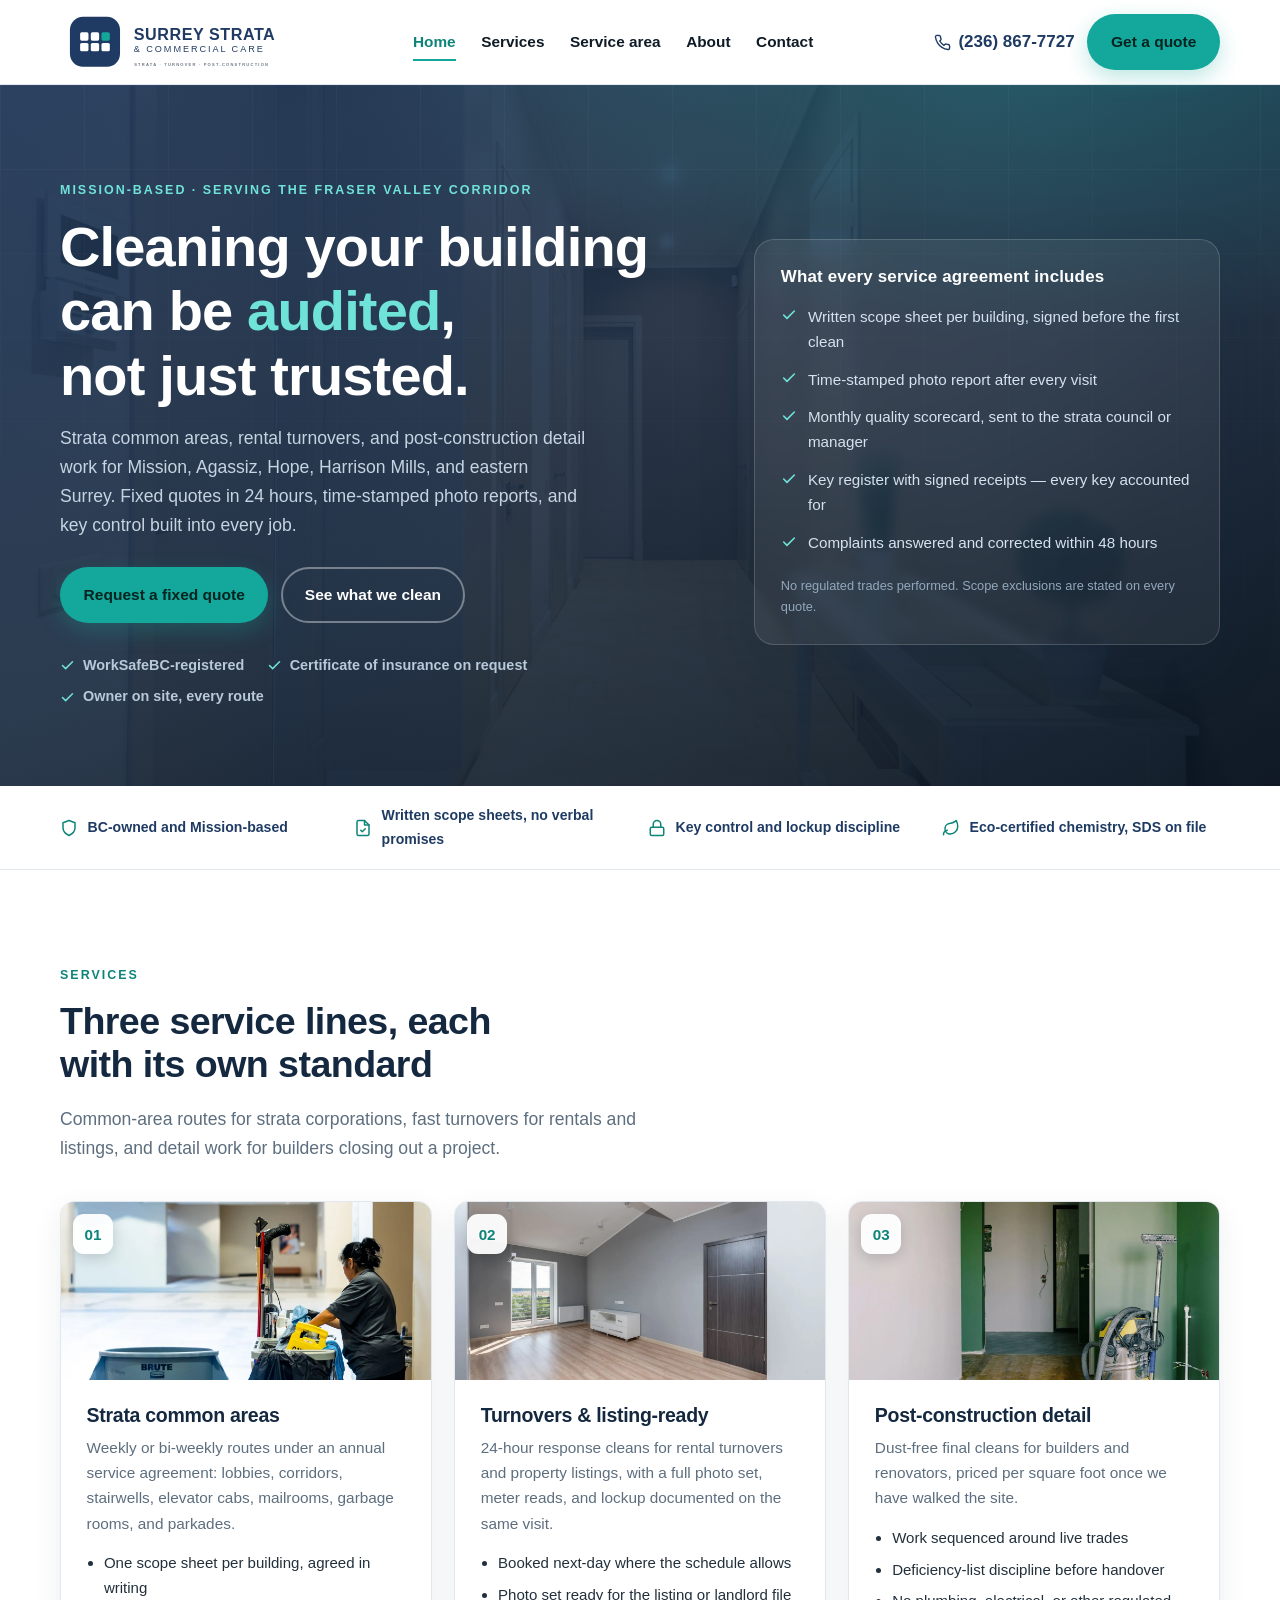
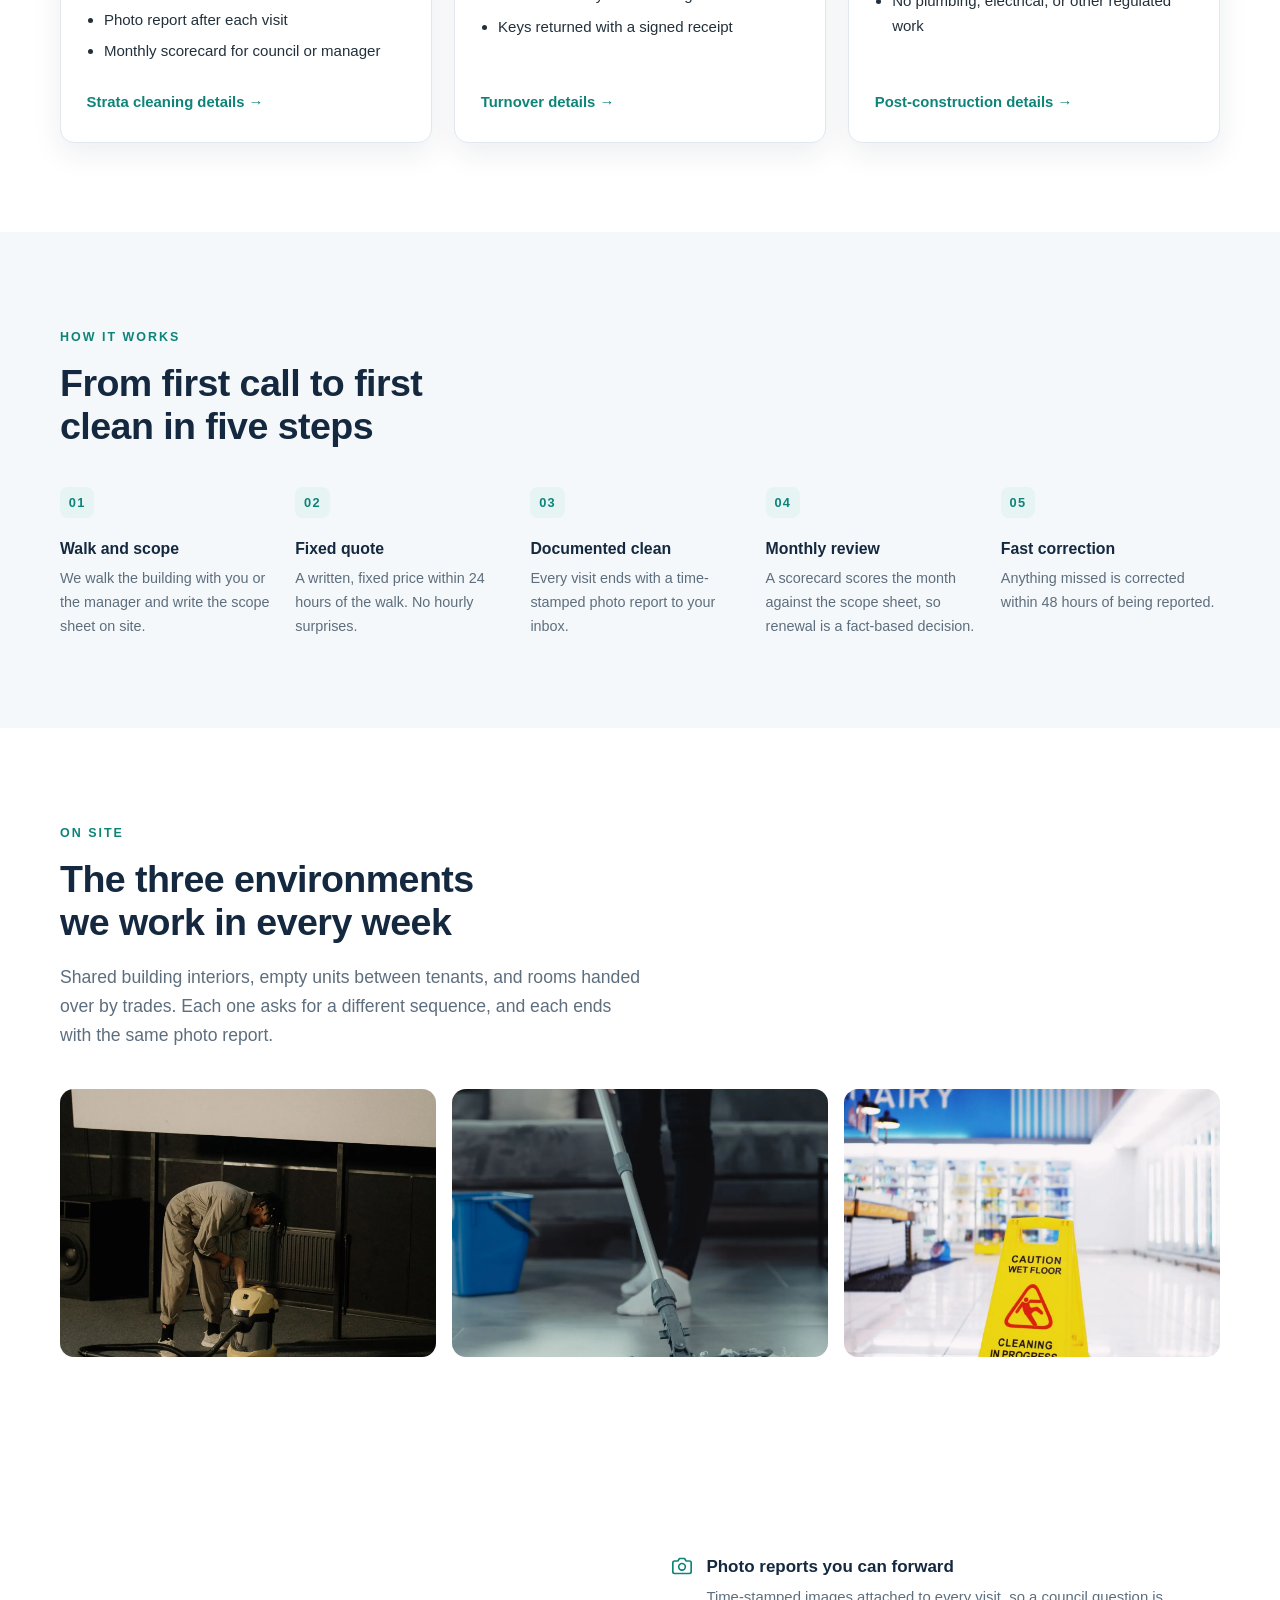
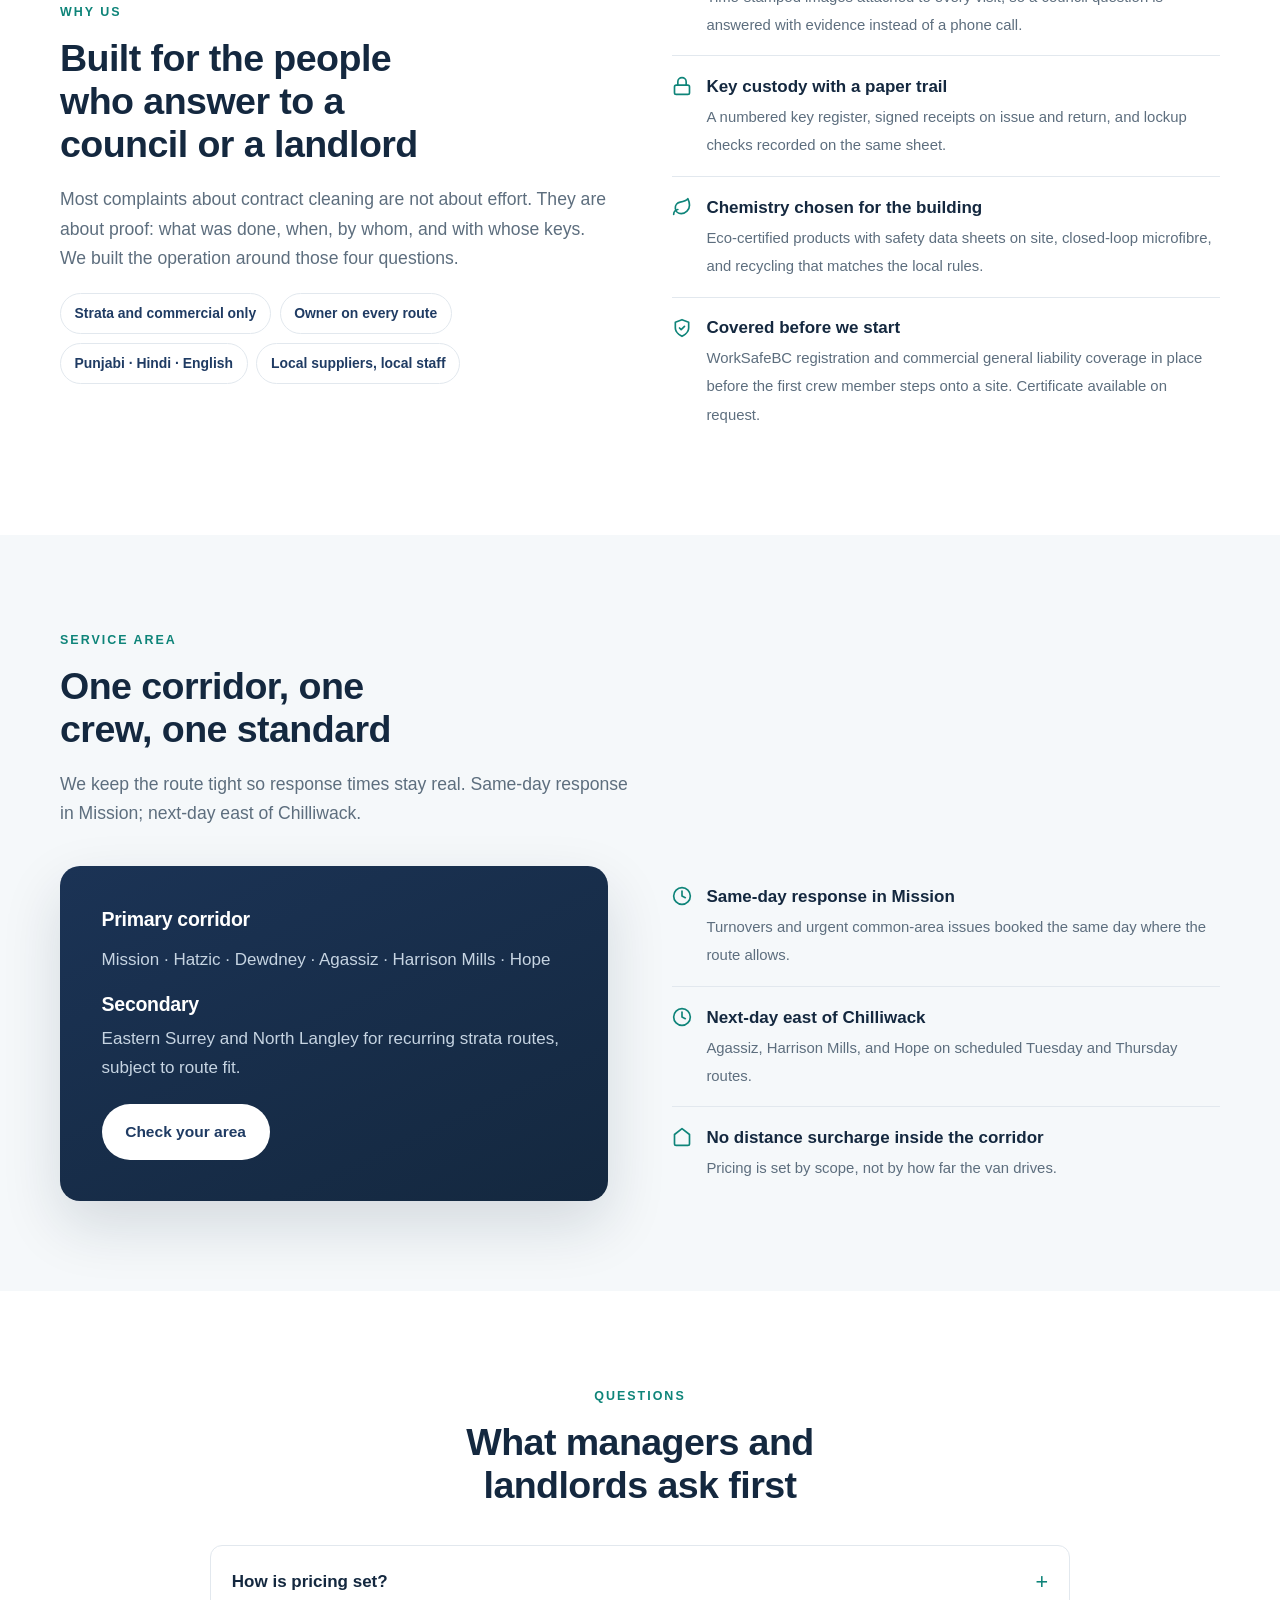
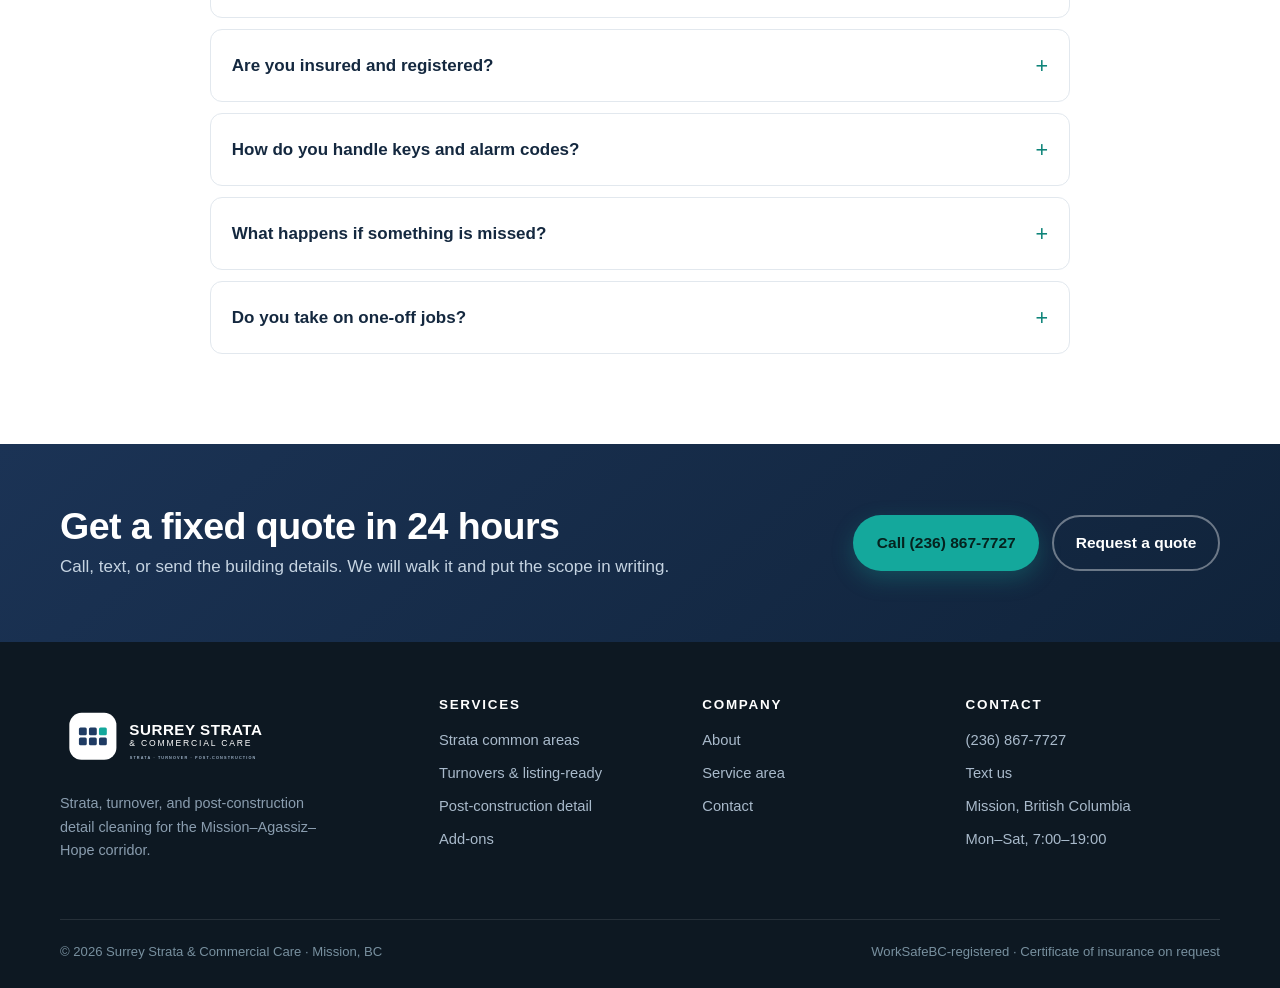
==== commit 92a2db98: "Add site photography (hero, service cards, gallery, about)" ====
--- a/index.html
+++ b/index.html
@@ -115,9 +115,13 @@
         <p class="lede">Common-area routes for strata corporations, fast turnovers for rentals and listings, and detail work for builders closing out a project.</p>
       </div>
       <div class="grid-3">
-        <article class="card reveal">
-          <span class="card-num">01</span>
-          <h3>Strata common areas</h3>
+        <article class="card card--media reveal">
+          <div class="card-media">
+            <picture><source srcset="assets/img/photos/strata-hallway.webp" type="image/webp"><img src="assets/img/photos/strata-hallway.jpg" alt="Cleaning cart in a strata common-area hallway" width="1400" height="2100"></picture>
+            <span class="card-num">01</span>
+          </div>
+          <div class="card-body">
+            <h3>Strata common areas</h3>
           <p>Weekly or bi-weekly routes under an annual service agreement: lobbies, corridors, stairwells, elevator cabs, mailrooms, garbage rooms, and parkades.</p>
           <ul>
             <li>One scope sheet per building, agreed in writing</li>
@@ -125,10 +129,15 @@
             <li>Monthly scorecard for council or manager</li>
           </ul>
           <a class="card-link" href="services.html#strata">Strata cleaning details →</a>
+          </div>
         </article>
-        <article class="card reveal">
-          <span class="card-num">02</span>
-          <h3>Turnovers &amp; listing-ready</h3>
+        <article class="card card--media reveal">
+          <div class="card-media">
+            <picture><source srcset="assets/img/photos/turnover-interior.webp" type="image/webp"><img src="assets/img/photos/turnover-interior.jpg" alt="Bright, freshly cleaned apartment interior" width="1400" height="934"></picture>
+            <span class="card-num">02</span>
+          </div>
+          <div class="card-body">
+            <h3>Turnovers &amp; listing-ready</h3>
           <p>24-hour response cleans for rental turnovers and property listings, with a full photo set, meter reads, and lockup documented on the same visit.</p>
           <ul>
             <li>Booked next-day where the schedule allows</li>
@@ -136,10 +145,15 @@
             <li>Keys returned with a signed receipt</li>
           </ul>
           <a class="card-link" href="services.html#turnover">Turnover details →</a>
+          </div>
         </article>
-        <article class="card reveal">
-          <span class="card-num">03</span>
-          <h3>Post-construction detail</h3>
+        <article class="card card--media reveal">
+          <div class="card-media">
+            <picture><source srcset="assets/img/photos/postcon-parquet.webp" type="image/webp"><img src="assets/img/photos/postcon-parquet.jpg" alt="Industrial vacuum in a room under renovation" width="1400" height="934"></picture>
+            <span class="card-num">03</span>
+          </div>
+          <div class="card-body">
+            <h3>Post-construction detail</h3>
           <p>Dust-free final cleans for builders and renovators, priced per square foot once we have walked the site.</p>
           <ul>
             <li>Work sequenced around live trades</li>
@@ -147,6 +161,7 @@
             <li>No plumbing, electrical, or other regulated work</li>
           </ul>
           <a class="card-link" href="services.html#post-construction">Post-construction details →</a>
+          </div>
         </article>
       </div>
     </div>
@@ -164,6 +179,22 @@
         <div class="step reveal"><strong>Documented clean</strong><p>Every visit ends with a time-stamped photo report to your inbox.</p></div>
         <div class="step reveal"><strong>Monthly review</strong><p>A scorecard scores the month against the scope sheet, so renewal is a fact-based decision.</p></div>
         <div class="step reveal"><strong>Fast correction</strong><p>Anything missed is corrected within 48 hours of being reported.</p></div>
+      </div>
+    </div>
+  </section>
+
+
+  <section class="section" aria-labelledby="onsite-title">
+    <div class="wrap">
+      <div class="section-head">
+        <span class="eyebrow">On site</span>
+        <h2 id="onsite-title">The three environments we work in every week</h2>
+        <p class="lede">Shared building interiors, empty units between tenants, and rooms handed over by trades. Each one asks for a different sequence, and each ends with the same photo report.</p>
+      </div>
+      <div class="gallery">
+        <figure><picture><source srcset="assets/img/photos/vacuum-auditorium.webp" type="image/webp"><img src="assets/img/photos/vacuum-auditorium.jpg" alt="Cleaning a large common-area floor with an industrial vacuum" width="1400" height="2100" loading="lazy"></picture></figure>
+        <figure><picture><source srcset="assets/img/photos/detail-mopping.webp" type="image/webp"><img src="assets/img/photos/detail-mopping.jpg" alt="Mopping a tiled interior floor" width="1400" height="2100" loading="lazy"></picture></figure>
+        <figure><picture><source srcset="assets/img/photos/detail-wetsign.webp" type="image/webp"><img src="assets/img/photos/detail-wetsign.jpg" alt="Wet floor sign in a freshly cleaned commercial space" width="1200" height="1800" loading="lazy"></picture></figure>
       </div>
     </div>
   </section>
--- a/assets/css/site.css
+++ b/assets/css/site.css
@@ -131,18 +131,21 @@
 /* ---------- hero ---------- */
 .hero {
   position: relative; overflow: hidden; color: #fff;
+  background: #14283F url("../img/photos/hero-corridor.jpg") center / cover no-repeat;
+}
+.hero::before {
+  content: ""; position: absolute; inset: 0; pointer-events: none;
   background:
-    radial-gradient(1100px 520px at 82% -10%, rgba(20, 168, 156, .28), transparent 60%),
-    linear-gradient(160deg, #1B3355 0%, #14283F 62%, #0E1B26 100%);
-}
-.hero::before {
-  content: ""; position: absolute; inset: 0;
+    radial-gradient(1100px 520px at 82% -10%, rgba(20, 168, 156, .30), transparent 62%),
+    linear-gradient(160deg, rgba(27, 51, 85, .90) 0%, rgba(20, 40, 63, .86) 55%, rgba(10, 21, 33, .94) 100%);
+}
+.hero::after {
+  content: ""; position: absolute; inset: 0; pointer-events: none;
   background-image:
-    linear-gradient(rgba(255, 255, 255, .05) 1px, transparent 1px),
-    linear-gradient(90deg, rgba(255, 255, 255, .05) 1px, transparent 1px);
+    linear-gradient(rgba(255, 255, 255, .045) 1px, transparent 1px),
+    linear-gradient(90deg, rgba(255, 255, 255, .045) 1px, transparent 1px);
   background-size: 84px 84px;
-  mask-image: linear-gradient(to bottom, rgba(0,0,0,.75), transparent 78%);
-  pointer-events: none;
+  mask-image: linear-gradient(to bottom, rgba(0,0,0,.7), transparent 78%);
 }
 .hero-inner {
   position: relative; display: grid; grid-template-columns: 1.15fr .85fr;
@@ -364,6 +367,38 @@
   body { font-size: 16.5px; }
 }
 
+
+/* ---------- photography ---------- */
+.card--media { padding: 0; overflow: hidden; }
+.card--media .card-media { position: relative; }
+.card--media .card-media img { width: 100%; height: 178px; object-fit: cover; display: block; }
+.card--media .card-body { padding: 1.45rem 1.6rem 1.7rem; display: flex; flex-direction: column; flex: 1 1 auto; }
+.card--media .card-num {
+  position: absolute; top: 12px; left: 12px; margin: 0;
+  background: rgba(255, 255, 255, .94); box-shadow: 0 4px 14px rgba(10, 25, 40, .18);
+}
+.card--media h3 { margin-top: 0; }
+.card--media .card-link { margin-top: auto; }
+
+.gallery { display: grid; grid-template-columns: repeat(3, 1fr); gap: 1rem; }
+.gallery figure { margin: 0; position: relative; overflow: hidden; border-radius: 14px; }
+.gallery img { width: 100%; height: 268px; object-fit: cover; display: block; transition: transform .5s ease; }
+.gallery figure:hover img { transform: scale(1.03); }
+
+.panel-img { width: 100%; height: 216px; object-fit: cover; border-radius: 12px; margin-bottom: 1.25rem; display: block; }
+
+.photo-band { padding: clamp(2.4rem, 5vw, 3.4rem) 0 0; }
+.photo-band img { width: 100%; height: clamp(240px, 36vw, 400px); object-fit: cover; border-radius: 18px; display: block; box-shadow: var(--shadow); }
+
+@media (max-width: 1000px) {
+  .gallery { grid-template-columns: repeat(2, 1fr); }
+  .gallery img { height: 220px; }
+}
+@media (max-width: 760px) {
+  .gallery { grid-template-columns: 1fr; }
+  .gallery img { height: 230px; }
+  .card--media .card-media img { height: 190px; }
+}
 @media (prefers-reduced-motion: reduce) {
   html { scroll-behavior: auto; }
   .reveal { opacity: 1; transform: none; transition: none; }
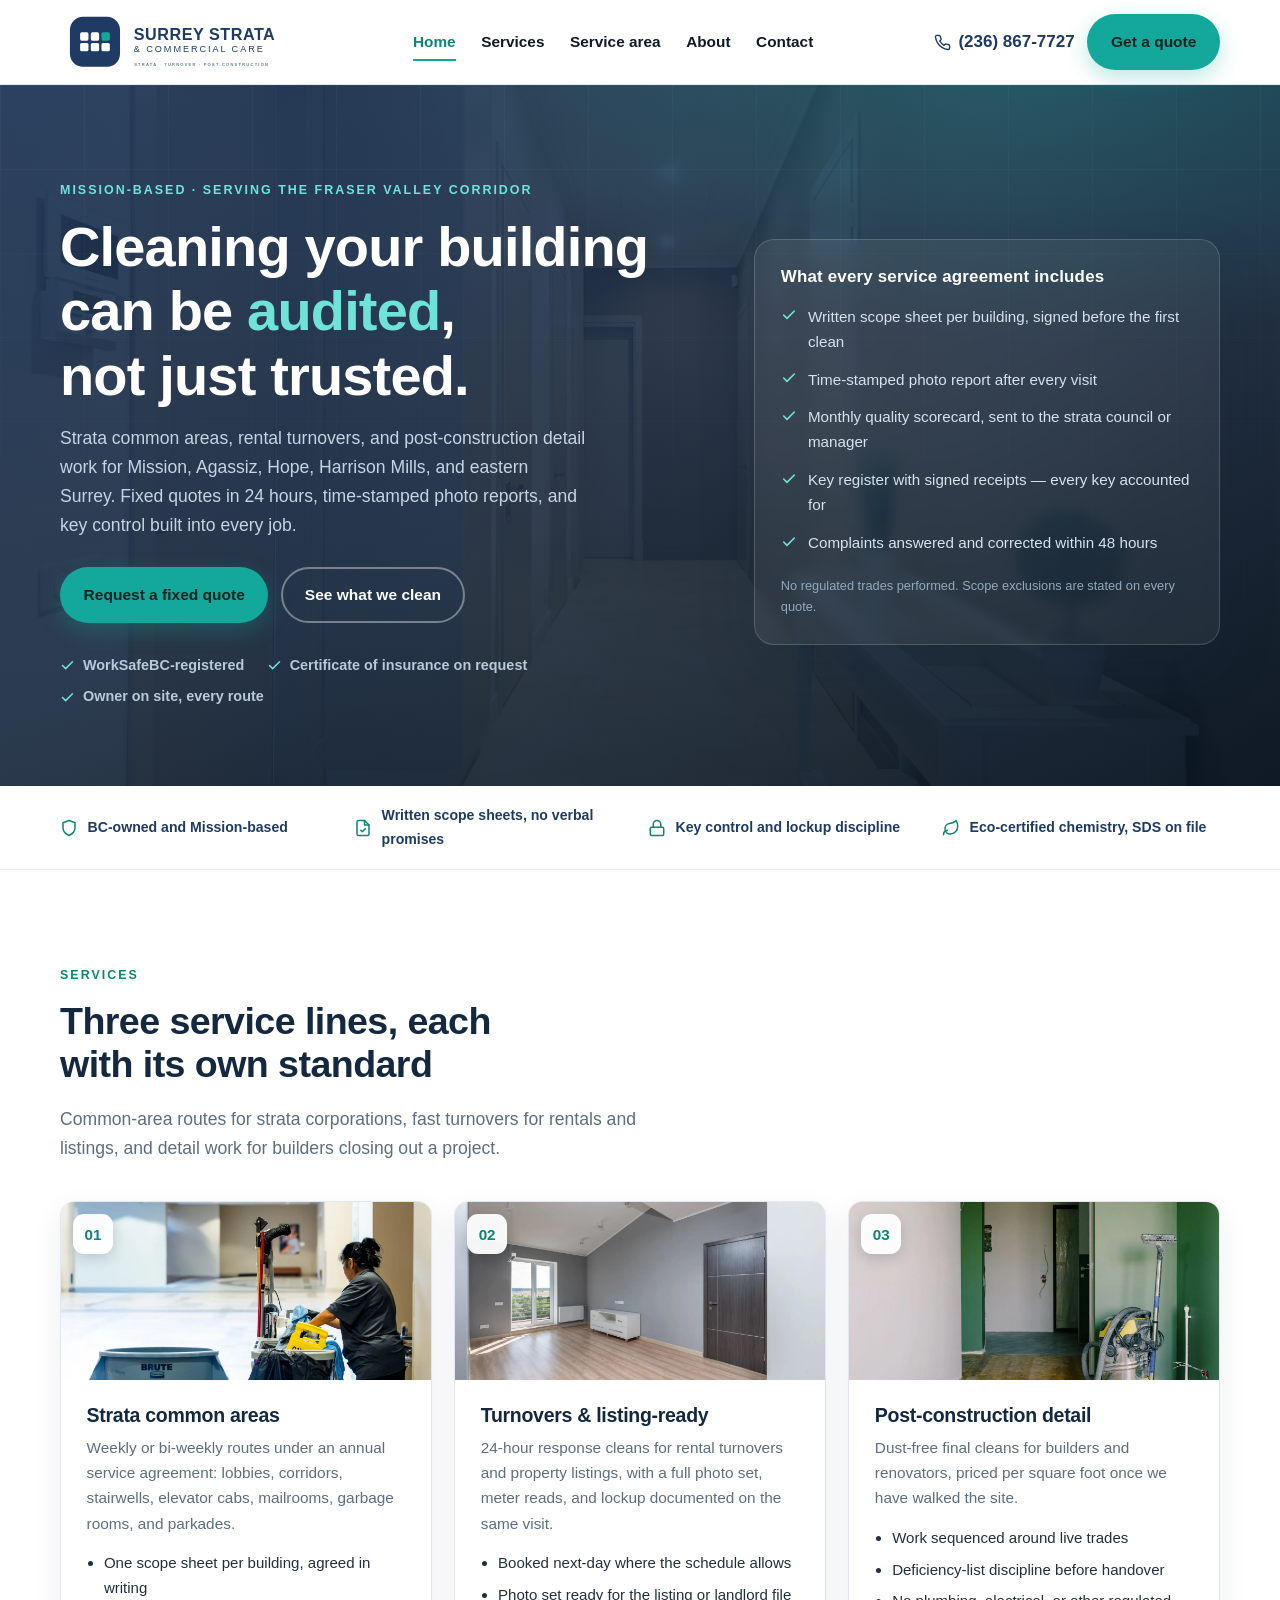
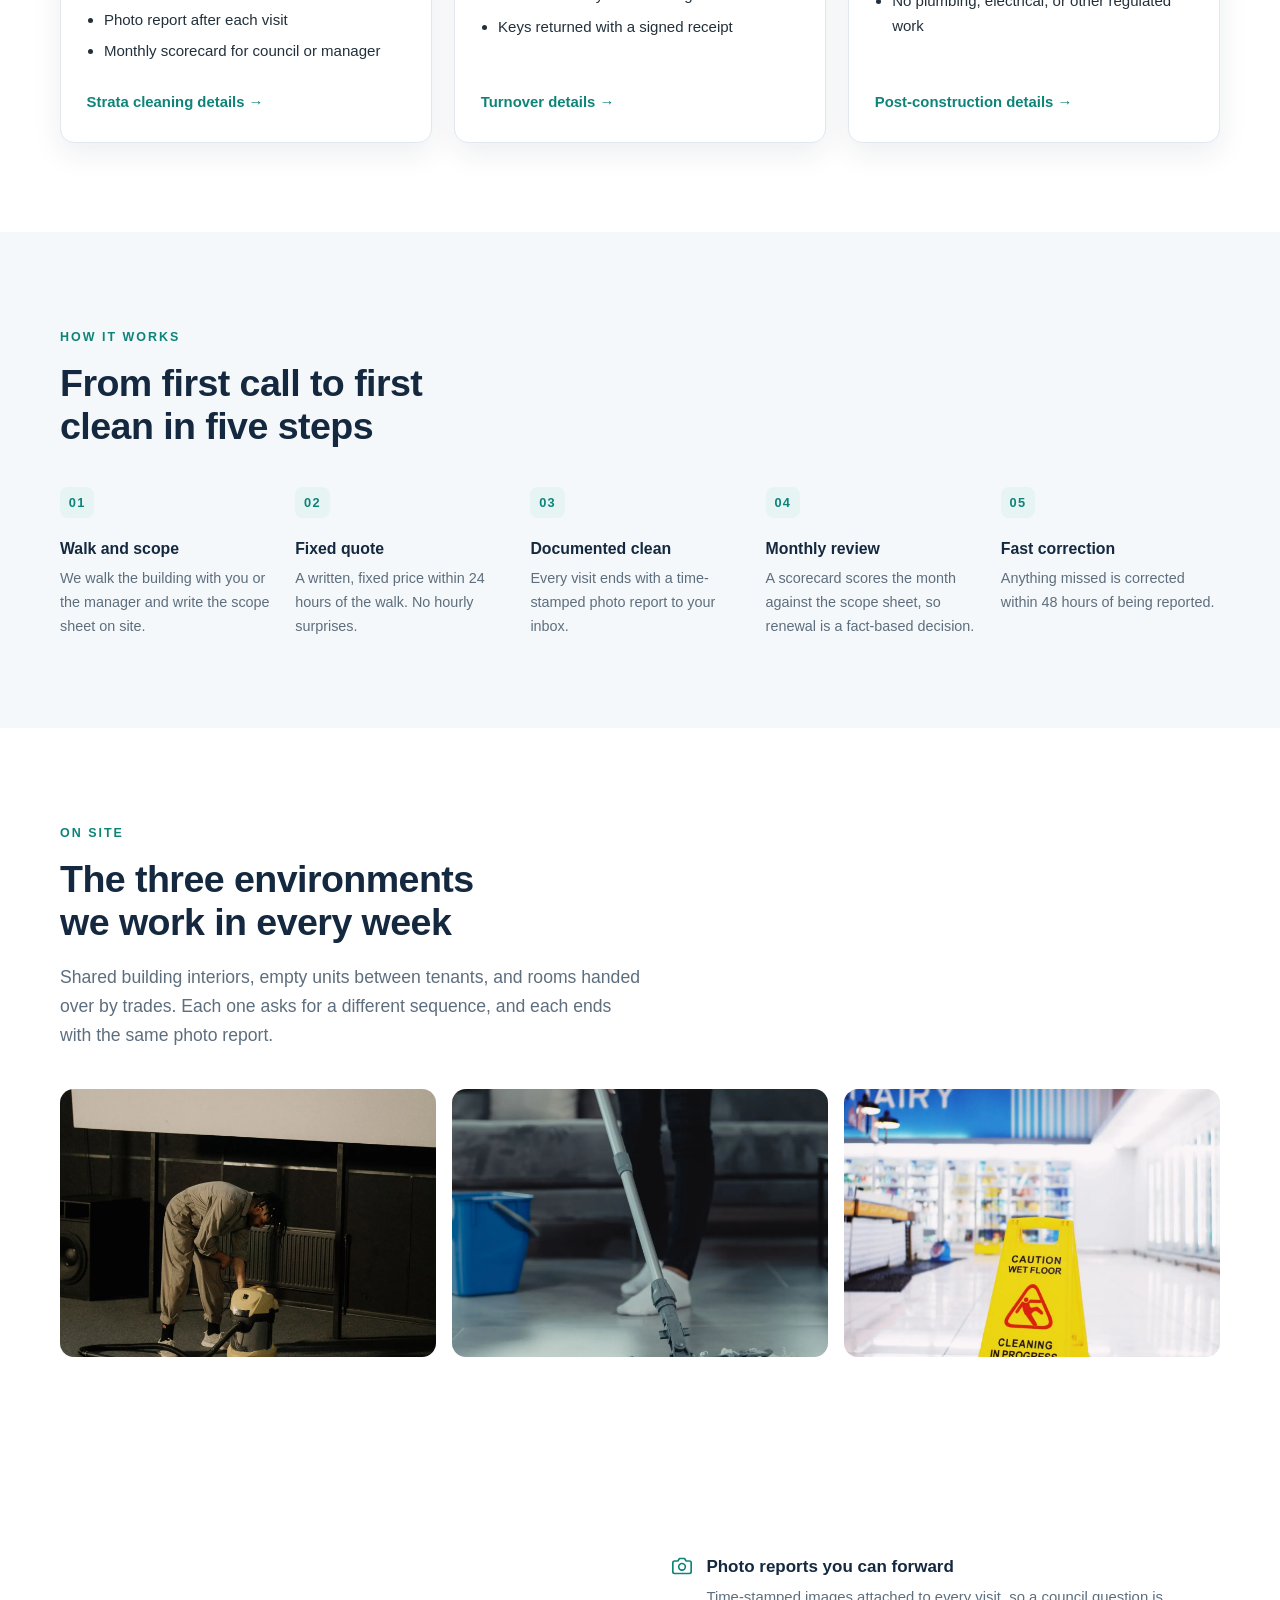
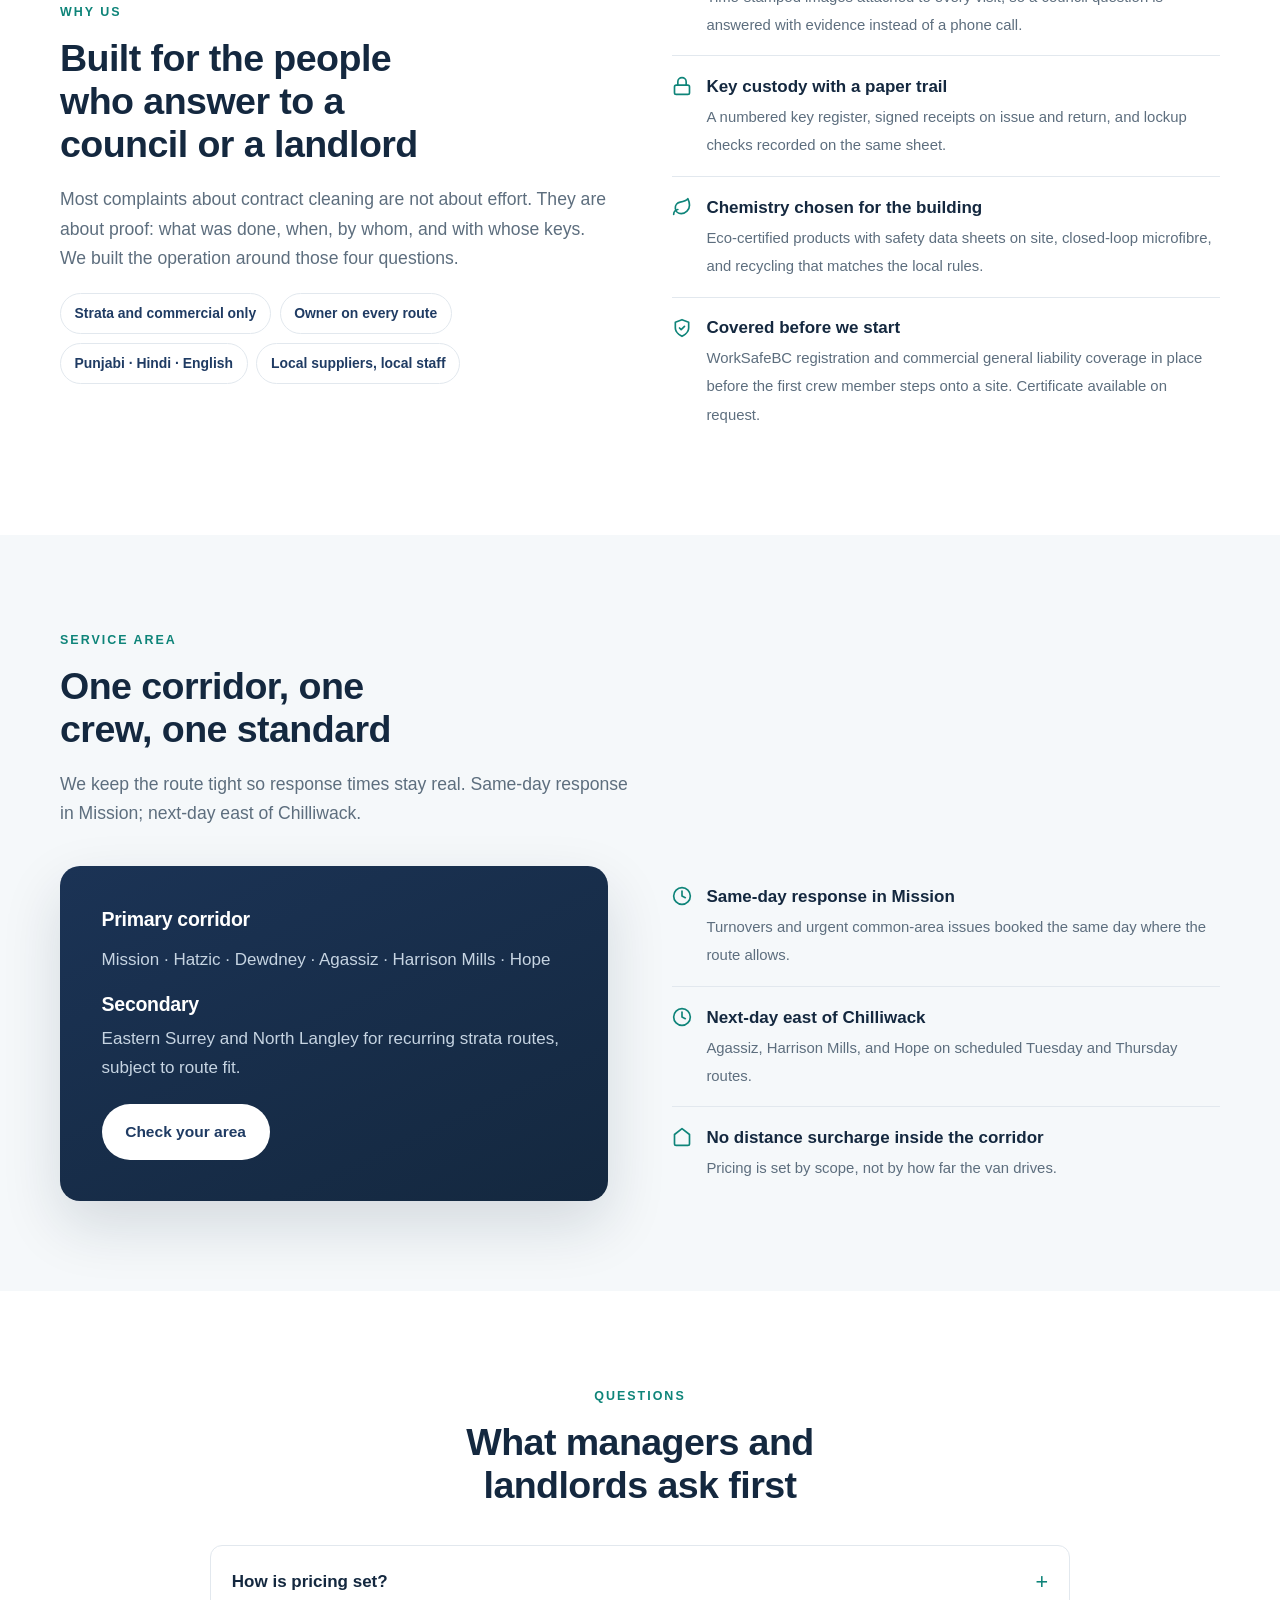
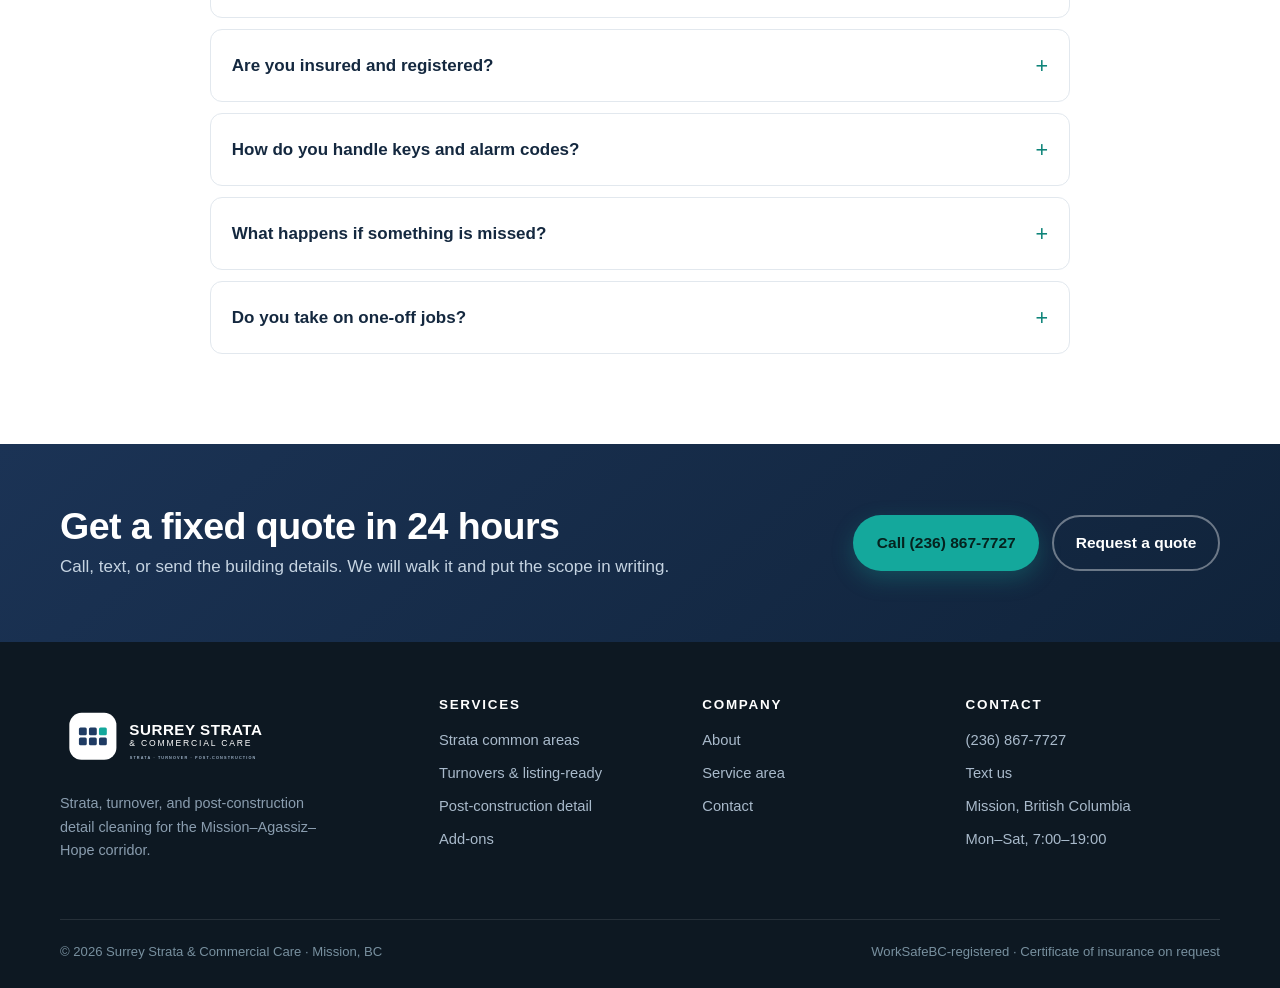
==== commit d805c268: "Point site at surreystratacare.ca (canonical, sitemap, CNAME)" ====
--- a/index.html
+++ b/index.html
@@ -5,13 +5,13 @@
 <meta name="viewport" content="width=device-width, initial-scale=1">
 <title>Surrey Strata &amp; Commercial Care | Strata &amp; Commercial Cleaning in Mission, BC</title>
 <meta name="description" content="Strata common-area cleaning, rental turnovers, and post-construction detail cleans across Mission, Agassiz, Hope, Harrison Mills, and eastern Surrey. Fixed quotes in 24 hours, photo-documented work, key control built in.">
-<link rel="canonical" href="https://amitojdeepsingh-ctrl.github.io/surrey-strata-care/">
+<link rel="canonical" href="https://surreystratacare.ca/">
 <meta name="theme-color" content="#1F3B63">
 <meta property="og:type" content="website">
 <meta property="og:title" content="Surrey Strata &amp; Commercial Care — Mission, BC">
 <meta property="og:description" content="Strata, turnover, and post-construction detail cleaning for the Mission–Agassiz–Hope corridor. Photo-documented, key-controlled, eco-certified chemistry.">
-<meta property="og:url" content="https://amitojdeepsingh-ctrl.github.io/surrey-strata-care/">
-<meta property="og:image" content="https://amitojdeepsingh-ctrl.github.io/surrey-strata-care/assets/img/logo-horizontal.svg">
+<meta property="og:url" content="https://surreystratacare.ca/">
+<meta property="og:image" content="https://surreystratacare.ca/assets/img/logo-horizontal.svg">
 <link rel="icon" href="assets/img/favicon.svg" type="image/svg+xml">
 <link rel="stylesheet" href="assets/css/site.css">
 <script type="application/ld+json">
@@ -21,8 +21,8 @@
   "name": "Surrey Strata & Commercial Care",
   "description": "Strata common-area cleaning, rental turnover and listing-readiness cleans, and post-construction detail cleaning serving Mission, Agassiz, Hope, Harrison Mills and eastern Surrey, British Columbia.",
   "telephone": "+1-236-867-7727",
-  "url": "https://amitojdeepsingh-ctrl.github.io/surrey-strata-care/",
-  "logo": "https://amitojdeepsingh-ctrl.github.io/surrey-strata-care/assets/img/logo-horizontal.svg",
+  "url": "https://surreystratacare.ca/",
+  "logo": "https://surreystratacare.ca/assets/img/logo-horizontal.svg",
   "address": { "@type": "PostalAddress", "addressLocality": "Mission", "addressRegion": "BC", "addressCountry": "CA" },
   "areaServed": ["Mission", "Agassiz", "Hope", "Harrison Mills", "Surrey"],
   "openingHoursSpecification": [{
--- a/assets/css/site.css
+++ b/assets/css/site.css
@@ -131,7 +131,12 @@
 /* ---------- hero ---------- */
 .hero {
   position: relative; overflow: hidden; color: #fff;
-  background: #14283F url("../img/photos/hero-corridor.jpg") center / cover no-repeat;
+  background-color: #14283F;
+  background-image: url("../img/photos/hero-corridor.jpg");
+  background-image: image-set(url("../img/photos/hero-corridor.webp") type("image/webp"), url("../img/photos/hero-corridor.jpg") type("image/jpeg"));
+  background-position: center;
+  background-size: cover;
+  background-repeat: no-repeat;
 }
 .hero::before {
   content: ""; position: absolute; inset: 0; pointer-events: none;
